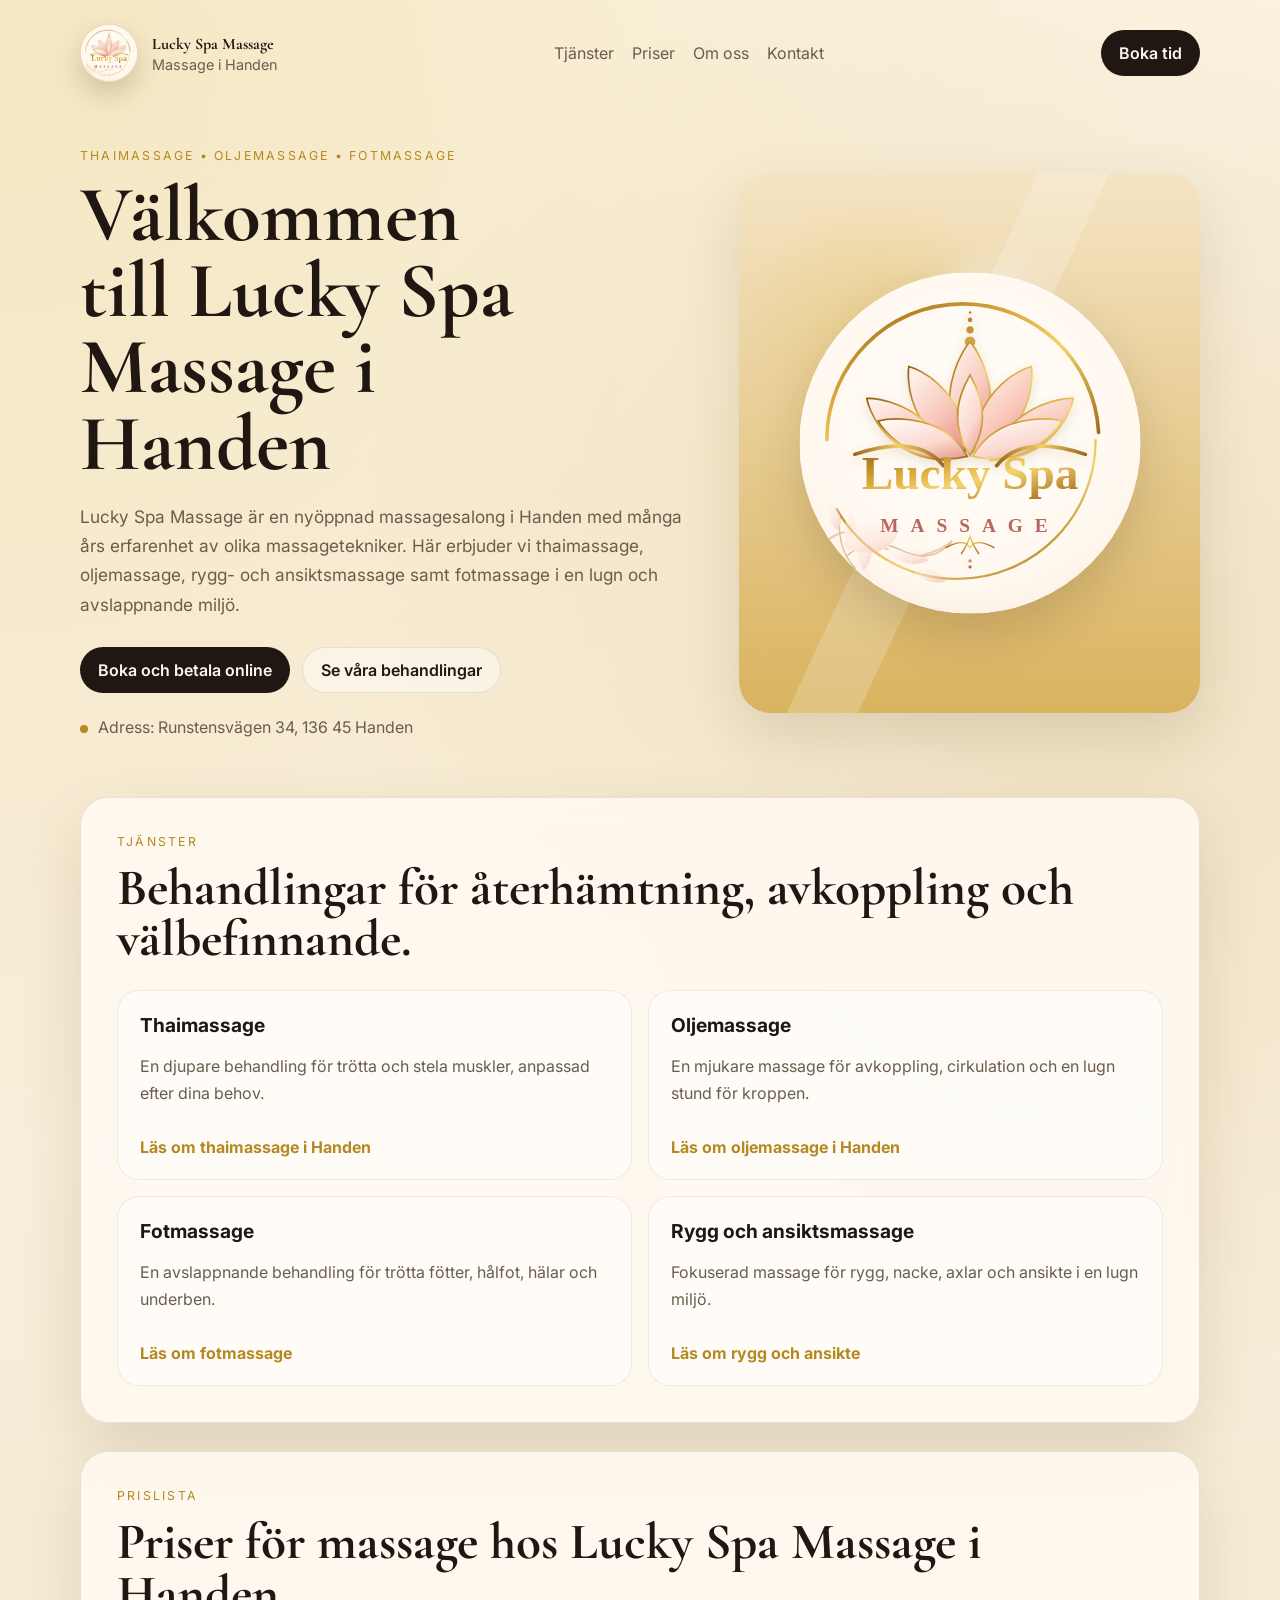
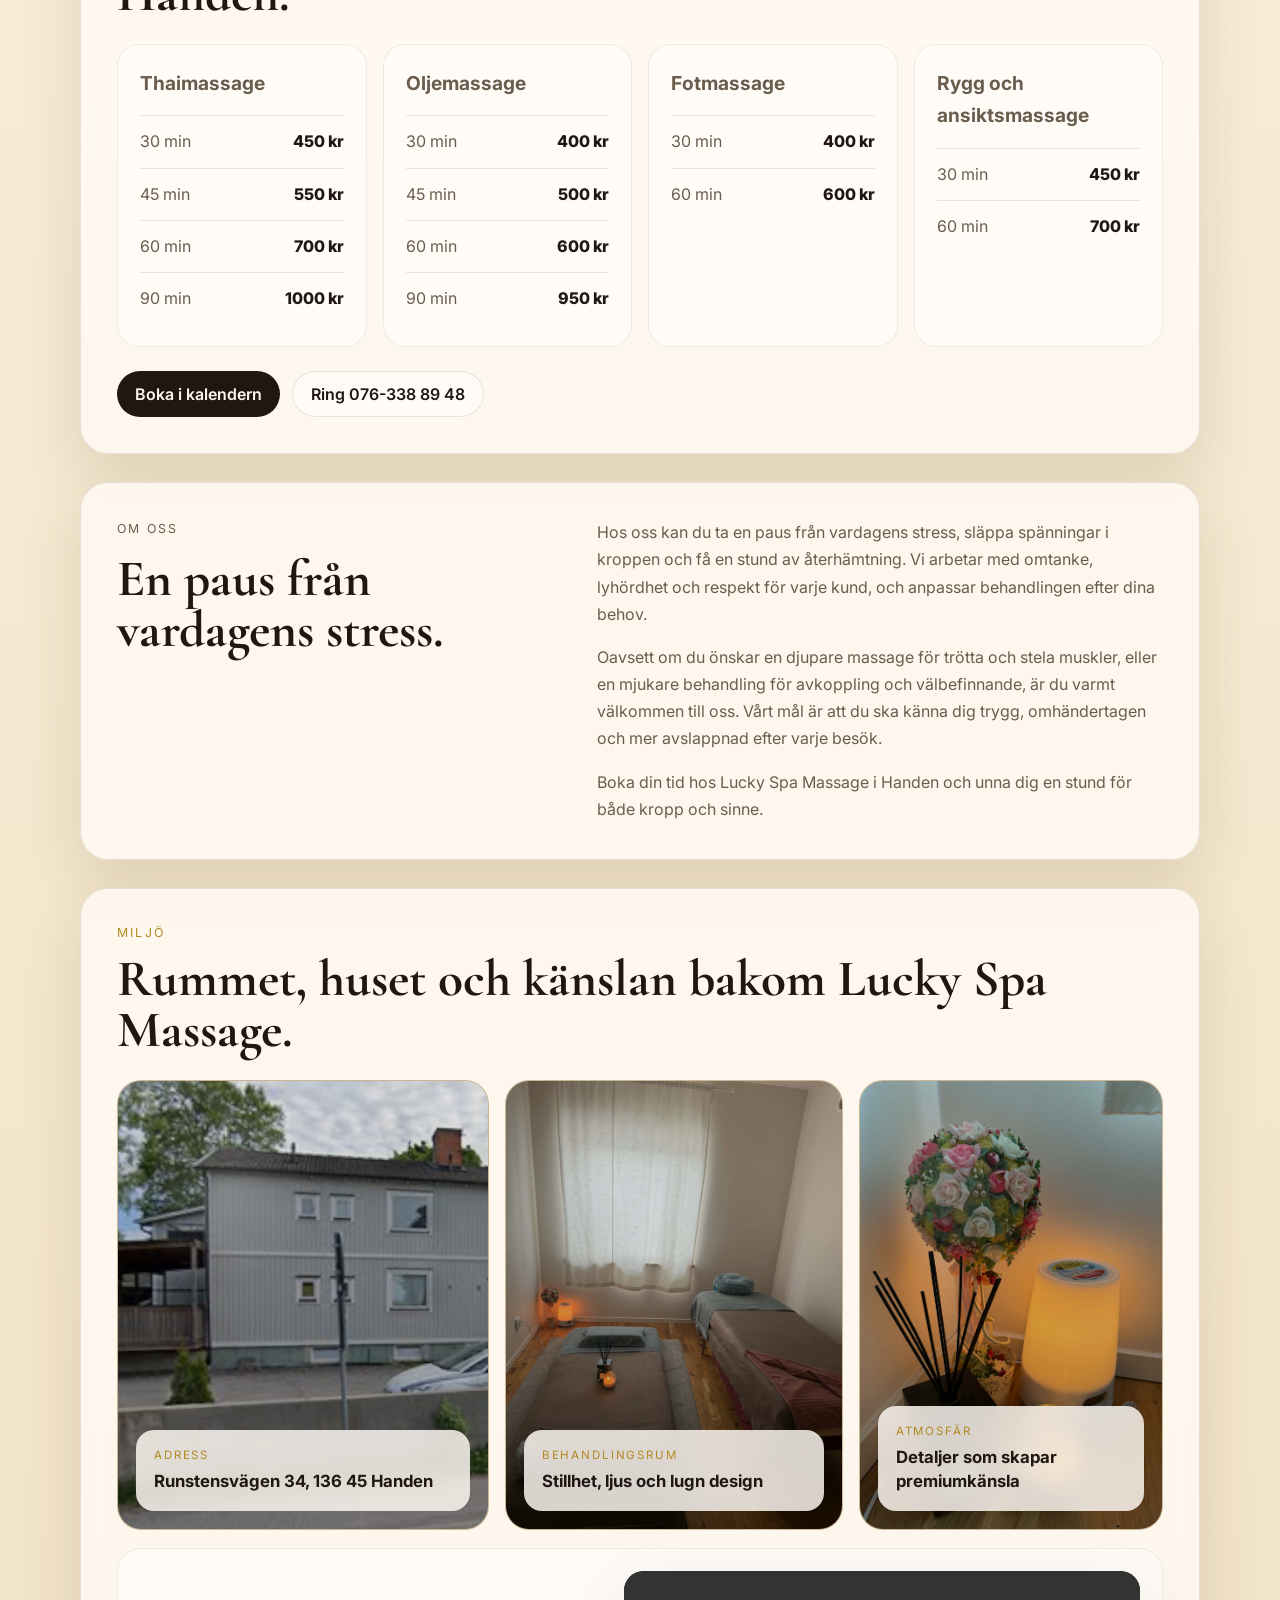
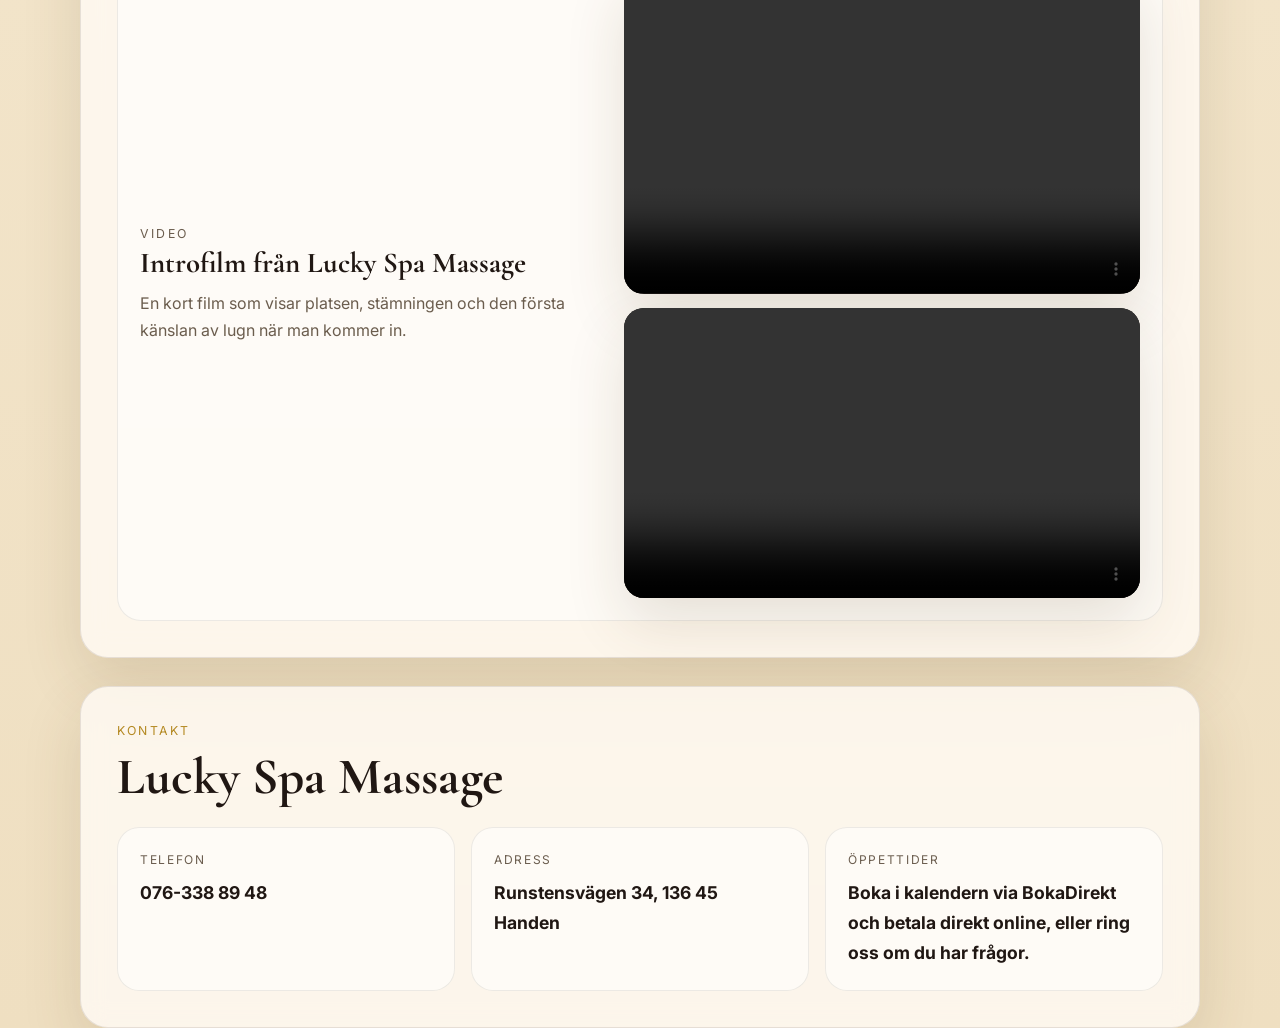
==== index.html @ 0c554334 "Improve local SEO content and structured data" ====
﻿<!doctype html>
<html lang="sv">
  <head>
    <meta charset="utf-8" />
    <meta name="viewport" content="width=device-width, initial-scale=1" />
    <title>Lucky Spa Massage i Handen | Thaimassage, oljemassage och fotmassage</title>
    <meta name="description" content="Boka massage i Handen hos Lucky Spa Massage. Thaimassage, oljemassage, fotmassage samt rygg och ansiktsmassage i lugn miljö nära Handen centrum." />
    <link rel="canonical" href="https://luckyspamassage.online/" />
    <link rel="preconnect" href="https://fonts.googleapis.com" />
    <link rel="preconnect" href="https://fonts.gstatic.com" crossorigin />
    <link href="https://fonts.googleapis.com/css2?family=Cormorant+Garamond:wght@500;600;700&family=Inter:wght@400;500;600;700&display=swap" rel="stylesheet" />
    <link rel="stylesheet" href="styles.css" />
    <script defer src="script.js"></script>
  </head>
  <body>
    <header class="site-header">
      <div class="brand">
        <a class="brand-mark" href="#top" aria-label="Lucky Spa Massage">
          <img src="assets/logo.svg" alt="Lucky Spa Massage logotyp - massage i Handen" />
        </a>
        <div>
          <strong>Lucky Spa Massage</strong>
          <p>Massage i Handen</p>
        </div>
      </div>
      <nav class="top-nav" aria-label="Huvudmeny">
        <a href="#tjanster">Tjänster</a>
        <a href="#prislista">Priser</a>
        <a href="#om-oss">Om oss</a>
        <a href="#kontakt">Kontakt</a>
      </nav>
      <a class="header-cta" href="https://www.bokadirekt.se/places/lucky-spa-massage-136158">Boka tid</a>
    </header>

    <main>
      <section class="hero" id="top">
        <div class="hero-copy">
          <p class="eyebrow">Thaimassage • Oljemassage • Fotmassage</p>
          <h1>Välkommen till Lucky Spa Massage i Handen</h1>
          <p class="lead">
            Lucky Spa Massage är en nyöppnad massagesalong i Handen med många års erfarenhet av olika massagetekniker. Här erbjuder vi thaimassage, oljemassage, rygg- och ansiktsmassage samt fotmassage i en lugn och avslappnande miljö.
          </p>
          <div class="hero-actions">
            <a class="primary-btn" href="https://www.bokadirekt.se/places/lucky-spa-massage-136158">Boka och betala online</a>
            <a class="secondary-btn" href="#tjanster">Se våra behandlingar</a>
          </div>
          <ul class="hero-points">
            <li>Adress: Runstensvägen 34, 136 45 Handen</li>
          </ul>
        </div>
        <div class="hero-visual" aria-hidden="true">
          <div class="hero-logo-wrap">
            <img class="hero-logo" src="assets/logo.svg" alt="Lucky Spa Massage logotyp med lotusblomma" />
          </div>
        </div>
      </section>

      <section class="band" id="tjanster">
        <div class="section-head">
          <p class="eyebrow">Tjänster</p>
          <h2>Behandlingar för återhämtning, avkoppling och välbefinnande.</h2>
        </div>
        <div class="service-grid">
          <article>
            <h3>Thaimassage</h3>
            <p>En djupare behandling för trötta och stela muskler, anpassad efter dina behov.</p>
            <a class="text-link" href="thaimassage.html">Läs om thaimassage i Handen</a>
          </article>
          <article>
            <h3>Oljemassage</h3>
            <p>En mjukare massage för avkoppling, cirkulation och en lugn stund för kroppen.</p>
            <a class="text-link" href="oljemassage.html">Läs om oljemassage i Handen</a>
          </article>
          <article>
            <h3>Fotmassage</h3>
            <p>En avslappnande behandling för trötta fötter, hålfot, hälar och underben.</p>
            <a class="text-link" href="fotmassage.html">Läs om fotmassage</a>
          </article>
          <article>
            <h3>Rygg och ansiktsmassage</h3>
            <p>Fokuserad massage för rygg, nacke, axlar och ansikte i en lugn miljö.</p>
            <a class="text-link" href="rygg-ansiktsmassage.html">Läs om rygg och ansikte</a>
          </article>
        </div>
      </section>

      <section class="band" id="prislista">
        <div class="section-head">
          <p class="eyebrow">Prislista</p>
          <h2>Priser för massage hos Lucky Spa Massage i Handen.</h2>
        </div>
        <div class="price-grid">
          <article class="price-table">
            <h3>Thaimassage</h3>
            <dl>
              <div><dt>30 min</dt><dd>450 kr</dd></div>
              <div><dt>45 min</dt><dd>550 kr</dd></div>
              <div><dt>60 min</dt><dd>700 kr</dd></div>
              <div><dt>90 min</dt><dd>1000 kr</dd></div>
            </dl>
          </article>
          <article class="price-table">
            <h3>Oljemassage</h3>
            <dl>
              <div><dt>30 min</dt><dd>400 kr</dd></div>
              <div><dt>45 min</dt><dd>500 kr</dd></div>
              <div><dt>60 min</dt><dd>600 kr</dd></div>
              <div><dt>90 min</dt><dd>950 kr</dd></div>
            </dl>
          </article>
          <article class="price-table">
            <h3>Fotmassage</h3>
            <dl>
              <div><dt>30 min</dt><dd>400 kr</dd></div>
              <div><dt>60 min</dt><dd>600 kr</dd></div>
            </dl>
          </article>
          <article class="price-table">
            <h3>Rygg och ansiktsmassage</h3>
            <dl>
              <div><dt>30 min</dt><dd>450 kr</dd></div>
              <div><dt>60 min</dt><dd>700 kr</dd></div>
            </dl>
          </article>
        </div>
        <div class="price-actions">
          <a class="primary-btn" href="https://www.bokadirekt.se/places/lucky-spa-massage-136158">Boka i kalendern</a>
          <a class="secondary-btn" href="tel:+46763388948">Ring 076-338 89 48</a>
        </div>
      </section>

      <section class="band split" id="om-oss">
        <div>
          <p class="eyebrow">Om oss</p>
          <h2>En paus från vardagens stress.</h2>
        </div>
        <div class="about-copy">
          <p>
            Hos oss kan du ta en paus från vardagens stress, släppa spänningar i kroppen och få en stund av återhämtning. Vi arbetar med omtanke, lyhördhet och respekt för varje kund, och anpassar behandlingen efter dina behov.
          </p>
          <p>
            Oavsett om du önskar en djupare massage för trötta och stela muskler, eller en mjukare behandling för avkoppling och välbefinnande, är du varmt välkommen till oss. Vårt mål är att du ska känna dig trygg, omhändertagen och mer avslappnad efter varje besök.
          </p>
          <p>
            Boka din tid hos Lucky Spa Massage i Handen och unna dig en stund för både kropp och sinne.
          </p>
        </div>
      </section>

      <section class="band media-band" id="miljo">
        <div class="section-head">
          <p class="eyebrow">Miljö</p>
          <h2>Rummet, huset och känslan bakom Lucky Spa Massage.</h2>
        </div>
        <div class="media-grid">
          <article class="photo-panel">
            <img src="assets/utsidan.png" alt="Utsidan av Lucky Spa Massage på Runstensvägen 34 i Handen" loading="lazy" decoding="async" />
            <div class="panel-copy">
              <span>Adress</span>
              <strong>Runstensvägen 34, 136 45 Handen</strong>
            </div>
          </article>
          <article class="photo-panel">
            <img src="assets/massagerummet.jpg" alt="Massagerummet på Lucky Spa Massage i Handen" loading="lazy" decoding="async" />
            <div class="panel-copy">
              <span>Behandlingsrum</span>
              <strong>Stillhet, ljus och lugn design</strong>
            </div>
          </article>
          <article class="photo-panel">
            <img src="assets/atmosfar.jpg" alt="Lugn spa-atmosfär hos Lucky Spa Massage i Handen" loading="lazy" decoding="async" />
            <div class="panel-copy">
              <span>Atmosfär</span>
              <strong>Detaljer som skapar premiumkänsla</strong>
            </div>
          </article>
        </div>
        <div class="video-showcase">
          <div class="video-copy">
            <p class="eyebrow">Video</p>
            <h3>Introfilm från Lucky Spa Massage</h3>
            <p>En kort film som visar platsen, stämningen och den första känslan av lugn när man kommer in.</p>
          </div>
          <div class="video-stack">
            <video class="spa-video" controls playsinline preload="metadata">
              <source src="assets/intro-video.mp4" type="video/mp4" />
            </video>
            <video class="spa-video secondary-video" controls playsinline preload="metadata">
              <source src="assets/film.mp4" type="video/mp4" />
            </video>
          </div>
        </div>
      </section>

      <section class="band contact-band" id="kontakt">
        <div class="section-head">
          <p class="eyebrow">Kontakt</p>
          <h2>Lucky Spa Massage</h2>
        </div>
        <div class="contact-grid">
          <div>
            <span>Telefon</span>
            <strong><a href="tel:+46763388948">076-338 89 48</a></strong>
          </div>
          <div>
            <span>Adress</span>
            <strong>Runstensvägen 34, 136 45 Handen</strong>
          </div>
          <div>
            <span>Öppettider</span>
            <strong>Boka i kalendern via BokaDirekt och betala direkt online, eller ring oss om du har frågor.</strong>
          </div>
        </div>
      </section>
    </main>
    <script type="application/ld+json">
      {
        "@context": "https://schema.org",
        "@type": "LocalBusiness",
        "name": "Lucky Spa Massage",
        "url": "https://luckyspamassage.online/",
        "image": "https://luckyspamassage.online/assets/logo.svg",
        "telephone": "+46763388948",
        "description": "Lucky Spa Massage erbjuder thaimassage, oljemassage, fotmassage samt rygg och ansiktsmassage i Handen.",
        "areaServed": ["Handen", "Haninge", "Brandbergen", "Vega"],
        "address": {
          "@type": "PostalAddress",
          "streetAddress": "Runstensvägen 34",
          "postalCode": "136 45",
          "addressLocality": "Handen",
          "addressCountry": "SE"
        },
        "openingHours": "Mo-Su by appointment",
        "priceRange": "400-1000 SEK",
        "potentialAction": {
          "@type": "ReserveAction",
          "target": "https://www.bokadirekt.se/places/lucky-spa-massage-136158",
          "name": "Boka massage hos Lucky Spa Massage"
        },
        "makesOffer": [
          { "@type": "Offer", "name": "Thaimassage i Handen" },
          { "@type": "Offer", "name": "Oljemassage i Handen" },
          { "@type": "Offer", "name": "Fotmassage i Handen" },
          { "@type": "Offer", "name": "Rygg och ansiktsmassage i Handen" }
        ]
      }
    </script>
  </body>
</html>
---- styles.css ----
﻿:root {
  color-scheme: light;
  --bg: #f3e4c9;
  --panel: rgba(255, 251, 244, 0.82);
  --panel-strong: #fffaf0;
  --text: #201713;
  --muted: #6b5d4e;
  --accent: #b48922;
  --accent-2: #e0c15d;
  --line: rgba(32, 23, 19, 0.1);
  --shadow: 0 24px 60px rgba(88, 63, 24, 0.14);
}

* {
  box-sizing: border-box;
}

html {
  scroll-behavior: smooth;
}

body {
  margin: 0;
  font-family: 'Inter', sans-serif;
  color: var(--text);
  overflow-x: hidden;
  background:
    radial-gradient(circle at top left, rgba(224, 193, 93, 0.24), transparent 26%),
    radial-gradient(circle at 85% 15%, rgba(180, 137, 34, 0.14), transparent 20%),
    linear-gradient(180deg, #fbf3e2 0%, #efdfc1 100%);
}

a {
  color: inherit;
  text-decoration: none;
}

.site-header,
.hero,
.band {
  width: min(1120px, calc(100% - 32px));
  margin: 0 auto;
}

.site-header {
  display: flex;
  align-items: center;
  justify-content: space-between;
  gap: 20px;
  padding: 24px 0 10px;
}

.brand {
  display: flex;
  align-items: center;
  gap: 14px;
}

.brand-mark {
  width: 58px;
  height: 58px;
  border-radius: 50%;
  display: inline-flex;
  align-items: center;
  justify-content: center;
  overflow: hidden;
  border: 1px solid rgba(191, 142, 41, 0.28);
  background: #fffaf5;
  box-shadow: 0 12px 26px rgba(88, 63, 24, 0.22);
}

.brand-mark img,
.hero-logo {
  width: 100%;
  height: 100%;
  display: block;
  object-fit: contain;
}

.brand strong,
.section-head h2,
.hero h1,
.split h2 {
  font-family: 'Cormorant Garamond', serif;
  letter-spacing: 0;
}

.brand p {
  margin: 2px 0 0;
  color: var(--muted);
  font-size: 0.9rem;
}

.top-nav {
  display: flex;
  gap: 18px;
  color: var(--muted);
}

.top-nav a:hover,
.top-nav a:focus-visible {
  color: var(--text);
}

.header-cta,
.primary-btn,
.secondary-btn {
  display: inline-flex;
  align-items: center;
  justify-content: center;
  min-height: 46px;
  padding: 0 18px;
  border-radius: 999px;
  font-weight: 600;
}

.header-cta,
.primary-btn {
  background: var(--text);
  color: #fff7ef;
}

.secondary-btn {
  border: 1px solid var(--line);
  background: rgba(255,255,255,0.45);
}

.text-link {
  display: inline-flex;
  margin-top: 14px;
  font-weight: 700;
  color: var(--accent);
}

.text-link + .text-link {
  margin-left: 14px;
}

.hero {
  display: grid;
  grid-template-columns: 1.15fr 0.85fr;
  gap: 36px;
  align-items: center;
  padding: 56px 0 32px;
}

.eyebrow {
  margin: 0 0 14px;
  text-transform: uppercase;
  letter-spacing: 0.18em;
  font-size: 0.77rem;
  color: var(--accent);
}

.hero h1 {
  margin: 0;
  font-size: clamp(3rem, 6.2vw, 5.8rem);
  line-height: 0.96;
  max-width: 12ch;
}

.lead {
  max-width: 58ch;
  margin: 20px 0 0;
  font-size: 1.08rem;
  line-height: 1.7;
  color: var(--muted);
}

.hero-actions {
  display: flex;
  flex-wrap: wrap;
  gap: 12px;
  margin-top: 28px;
}

.hero-points {
  display: flex;
  flex-wrap: wrap;
  gap: 14px 24px;
  margin: 24px 0 0;
  padding: 0;
  list-style: none;
  color: var(--muted);
}

.hero-points li::before {
  content: '';
  display: inline-block;
  width: 8px;
  height: 8px;
  margin-right: 10px;
  border-radius: 50%;
  background: var(--accent);
  vertical-align: middle;
}

.hero-visual {
  min-height: 540px;
  border-radius: 32px;
  background:
    radial-gradient(circle at 52% 34%, rgba(255,255,255,0.82), transparent 22%),
    radial-gradient(circle at 30% 30%, rgba(224, 193, 93, 0.32), transparent 28%),
    linear-gradient(180deg, #f5e4c4 0%, #d9b35f 100%);
  box-shadow: var(--shadow);
  overflow: hidden;
  position: relative;
}

.hero-visual::before {
  content: '';
  position: absolute;
  inset: 0;
  background:
    radial-gradient(circle at 55% 30%, rgba(255,255,255,0.72), transparent 20%),
    linear-gradient(115deg, transparent 0 42%, rgba(255,255,255,0.2) 42% 52%, transparent 52% 100%);
  pointer-events: none;
}

.hero-logo-wrap {
  position: absolute;
  inset: 50% 50%;
  width: min(74%, 440px);
  aspect-ratio: 1 / 1;
  transform: translate(-50%, -50%);
}

.hero-logo {
  border-radius: 50%;
  box-shadow: 0 22px 46px rgba(74, 52, 20, 0.18);
  background: #fffaf5;
}

.visual-card {
  position: absolute;
  inset: auto 24px 24px 24px;
  padding: 24px;
  border-radius: 24px;
  background: rgba(255, 250, 244, 0.72);
  backdrop-filter: blur(10px);
  border: 1px solid rgba(255,255,255,0.4);
}

.visual-label {
  display: inline-flex;
  margin-bottom: 18px;
  padding: 7px 12px;
  border-radius: 999px;
  background: rgba(31, 26, 23, 0.08);
  font-size: 0.8rem;
  font-weight: 600;
}

.visual-glow {
  height: 220px;
  border-radius: 20px;
  background:
    radial-gradient(circle at 35% 30%, rgba(255,255,255,0.95), rgba(255,255,255,0.15) 18%, transparent 34%),
    radial-gradient(circle at 65% 60%, rgba(141,100,72,0.38), transparent 30%),
    linear-gradient(135deg, #f2dfcf, #b98063);
}

.visual-stat {
  display: flex;
  align-items: end;
  justify-content: space-between;
  gap: 18px;
  margin-top: 18px;
}

.visual-stat strong {
  font-family: 'Cormorant Garamond', serif;
  font-size: 3rem;
  line-height: 0.9;
}

.visual-stat span {
  max-width: 20ch;
  color: var(--muted);
}

.band {
  margin-top: 28px;
  padding: 36px;
  border: 1px solid var(--line);
  border-radius: 28px;
  background: var(--panel);
  box-shadow: var(--shadow);
  backdrop-filter: blur(12px);
}

.section-head h2,
.split h2 {
  margin: 0;
  font-size: clamp(2rem, 4vw, 3.6rem);
  line-height: 1;
}

.service-grid,
.contact-grid,
.price-grid,
.treatment-grid {
  display: grid;
  gap: 16px;
  margin-top: 24px;
}

.service-grid {
  grid-template-columns: repeat(2, minmax(0, 1fr));
}

.service-grid article,
.contact-grid div,
.price-table,
.treatment-card {
  padding: 22px;
  border-radius: 22px;
  background: rgba(255,255,255,0.55);
  border: 1px solid rgba(31, 26, 23, 0.08);
}

.service-grid h3,
.price-table h3,
.treatment-card h3 {
  margin: 0 0 10px;
  font-size: 1.2rem;
}

.service-grid p,
.split p,
.about-copy p,
.price-table,
.treatment-card p,
.treatment-copy p,
.treatment-list,
.contact-grid span,
.contact-grid strong {
  color: var(--muted);
  line-height: 1.7;
}

.price-grid {
  grid-template-columns: repeat(4, minmax(0, 1fr));
}

.price-grid > * {
  min-width: 0;
}

.price-table dl {
  margin: 16px 0 0;
}

.price-table div {
  display: grid;
  grid-template-columns: minmax(0, 1fr) max-content;
  align-items: center;
  gap: 16px;
  padding: 12px 0;
  border-top: 1px solid var(--line);
}

.price-table dt,
.price-table dd {
  margin: 0;
}

.price-table dd {
  color: var(--text);
  font-weight: 800;
  justify-self: end;
  white-space: nowrap;
}

.price-table h3,
.price-table dt {
  overflow-wrap: anywhere;
}

.price-actions {
  display: flex;
  flex-wrap: wrap;
  gap: 12px;
  margin-top: 24px;
}

.price-card-inline {
  display: flex;
  align-items: center;
  justify-content: flex-start;
  gap: 16px;
}

.price-card-inline h3 {
  margin: 0;
}

.price-card-inline strong {
  color: var(--text);
  white-space: nowrap;
}

.about-copy p {
  margin: 0 0 16px;
}

.about-copy p:last-child {
  margin-bottom: 0;
}

.split {
  display: grid;
  grid-template-columns: 0.8fr 1fr;
  gap: 28px;
  align-items: start;
}

.contact-grid {
  grid-template-columns: repeat(3, minmax(0, 1fr));
}

.contact-grid span {
  display: block;
  margin-bottom: 8px;
  text-transform: uppercase;
  letter-spacing: 0.14em;
  font-size: 0.75rem;
}

.contact-grid strong {
  display: block;
  color: var(--text);
  font-size: 1.1rem;
}

.contact-grid a:hover,
.contact-grid a:focus-visible {
  color: var(--accent);
}

.media-grid {
  display: grid;
  grid-template-columns: 1.1fr 1fr 0.9fr;
  gap: 16px;
  margin-top: 24px;
}

.photo-panel {
  min-height: 260px;
  border-radius: 24px;
  position: relative;
  overflow: hidden;
  border: 1px solid rgba(31, 26, 23, 0.08);
  box-shadow: inset 0 0 0 1px rgba(255,255,255,0.18);
  background: #d8c3a0;
}

.photo-panel img {
  width: 100%;
  height: 100%;
  object-fit: cover;
  display: block;
}

.photo-panel::before {
  content: '';
  position: absolute;
  inset: 0;
  background:
    linear-gradient(180deg, rgba(0, 0, 0, 0.08), rgba(0, 0, 0, 0.28)),
    radial-gradient(circle at 30% 24%, rgba(255,255,255,0.2), transparent 22%);
}

.panel-copy {
  position: absolute;
  inset: auto 18px 18px 18px;
  padding: 18px;
  border-radius: 18px;
  background: rgba(255, 250, 244, 0.84);
  backdrop-filter: blur(10px);
  z-index: 1;
}

.panel-copy span {
  display: block;
  margin-bottom: 8px;
  text-transform: uppercase;
  letter-spacing: 0.16em;
  font-size: 0.72rem;
  color: var(--accent);
}

.panel-copy strong {
  display: block;
  font-size: 1.05rem;
  line-height: 1.4;
}

.video-showcase {
  display: grid;
  grid-template-columns: 0.95fr 1.05fr;
  gap: 18px;
  align-items: center;
  margin-top: 18px;
  padding: 22px;
  border-radius: 24px;
  background: rgba(255,255,255,0.55);
  border: 1px solid rgba(31, 26, 23, 0.08);
}

.video-stack {
  display: grid;
  gap: 14px;
}

.video-copy h3 {
  margin: 0 0 10px;
  font-size: 1.8rem;
  font-family: 'Cormorant Garamond', serif;
}

.video-copy p {
  margin: 0;
  color: var(--muted);
  line-height: 1.7;
}

.spa-video {
  width: 100%;
  aspect-ratio: 16 / 10;
  border-radius: 20px;
  object-fit: cover;
  background: #171311;
  box-shadow: var(--shadow);
}

.secondary-video {
  aspect-ratio: 16 / 9;
}

.treatment-hero {
  align-items: center;
}

.treatment-hero h1 {
  max-width: 11ch;
}

.treatment-visual {
  min-height: 520px;
  border-radius: 32px;
  position: relative;
  overflow: hidden;
  background: #d8c3a0;
  box-shadow: var(--shadow);
}

.treatment-visual img {
  width: 100%;
  height: 100%;
  display: block;
  min-height: 520px;
  object-fit: cover;
}

.treatment-badge {
  position: absolute;
  z-index: 2;
  left: 28px;
  right: 28px;
  bottom: 28px;
  padding: 22px;
  border-radius: 22px;
  background: rgba(255, 250, 244, 0.84);
  border: 1px solid rgba(255,255,255,0.5);
  backdrop-filter: blur(10px);
}

.treatment-badge span {
  display: block;
  margin-bottom: 8px;
  text-transform: uppercase;
  letter-spacing: 0.16em;
  font-size: 0.72rem;
  color: var(--accent);
}

.treatment-badge strong {
  display: block;
  font-size: 1.35rem;
  line-height: 1.25;
  overflow-wrap: anywhere;
}

.treatment-copy {
  max-width: 72ch;
}

.treatment-copy h2,
.treatment-copy h3 {
  margin: 26px 0 10px;
  font-family: 'Cormorant Garamond', serif;
  line-height: 1;
  overflow-wrap: anywhere;
}

.treatment-copy h2 {
  font-size: clamp(2rem, 4vw, 3.2rem);
}

.treatment-copy h3 {
  font-size: 2rem;
}

.treatment-list {
  margin: 16px 0 0;
  padding-left: 20px;
}

.treatment-copy p,
.treatment-list li {
  overflow-wrap: anywhere;
}

.treatment-grid {
  grid-template-columns: repeat(2, minmax(0, 1fr));
}

.breadcrumb {
  width: min(1120px, calc(100% - 32px));
  margin: 28px auto 0;
  color: var(--muted);
  font-size: 0.92rem;
}

.breadcrumb a {
  color: var(--accent);
  font-weight: 700;
}

@media (max-width: 960px) {
  .site-header {
    flex-wrap: wrap;
  }

  .hero,
  .split,
  .service-grid,
  .contact-grid,
  .media-grid,
  .video-showcase,
  .price-grid,
  .treatment-grid {
    grid-template-columns: 1fr;
  }

  .hero {
    padding-top: 28px;
  }

  .hero-visual {
    min-height: 420px;
  }

  .treatment-visual {
    min-height: 400px;
  }

  .treatment-visual img {
    min-height: 400px;
  }
}

@media (max-width: 640px) {
  .site-header,
  .hero,
  .band {
    width: calc(100% - 32px);
    max-width: calc(100% - 32px);
  }

  .site-header {
    gap: 14px;
    justify-content: space-between;
  }

  .brand {
    min-width: 0;
  }

  .brand-mark {
    width: 54px;
    height: 54px;
    flex: 0 0 auto;
  }

  .brand strong,
  .brand p {
    white-space: nowrap;
  }

  .header-cta {
    order: 3;
    width: 100%;
    flex: 0 0 100%;
    margin-left: 0;
    min-height: 44px;
    padding: 0 16px;
  }

  .top-nav {
    order: 2;
    flex: 0 0 100%;
    display: grid;
    grid-template-columns: repeat(2, minmax(0, 1fr));
    width: 100%;
    gap: 8px 0;
    text-align: center;
    font-size: 0.98rem;
  }

  .eyebrow {
    letter-spacing: 0.12em;
    overflow-wrap: anywhere;
  }

  .band {
    padding: 24px;
    border-radius: 22px;
  }

  .section-head h2,
  .split h2 {
    font-size: clamp(1.9rem, 10vw, 2.5rem);
    overflow-wrap: anywhere;
  }

  .hero h1 {
    font-size: clamp(2.3rem, 13vw, 3.35rem);
    max-width: 12ch;
  }

  .lead {
    font-size: 1rem;
    max-width: 34ch;
  }

  .hero-actions {
    display: grid;
    grid-template-columns: 1fr;
  }

  .hero-actions a {
    width: 100%;
  }

  .hero-visual {
    min-height: 340px;
    border-radius: 24px;
  }

  .treatment-visual {
    min-height: 320px;
    border-radius: 24px;
  }

  .treatment-visual img {
    min-height: 320px;
  }

  .treatment-badge {
    left: 16px;
    right: 16px;
    bottom: 16px;
    padding: 18px;
  }

  .treatment-badge strong {
    font-size: 1.12rem;
  }

  .treatment-copy p,
  .treatment-list {
    max-width: 30ch;
  }

  .hero-logo-wrap {
    width: min(82%, 340px);
  }

  .visual-stat {
    flex-direction: column;
    align-items: start;
  }

  .photo-panel {
    min-height: 220px;
  }
}
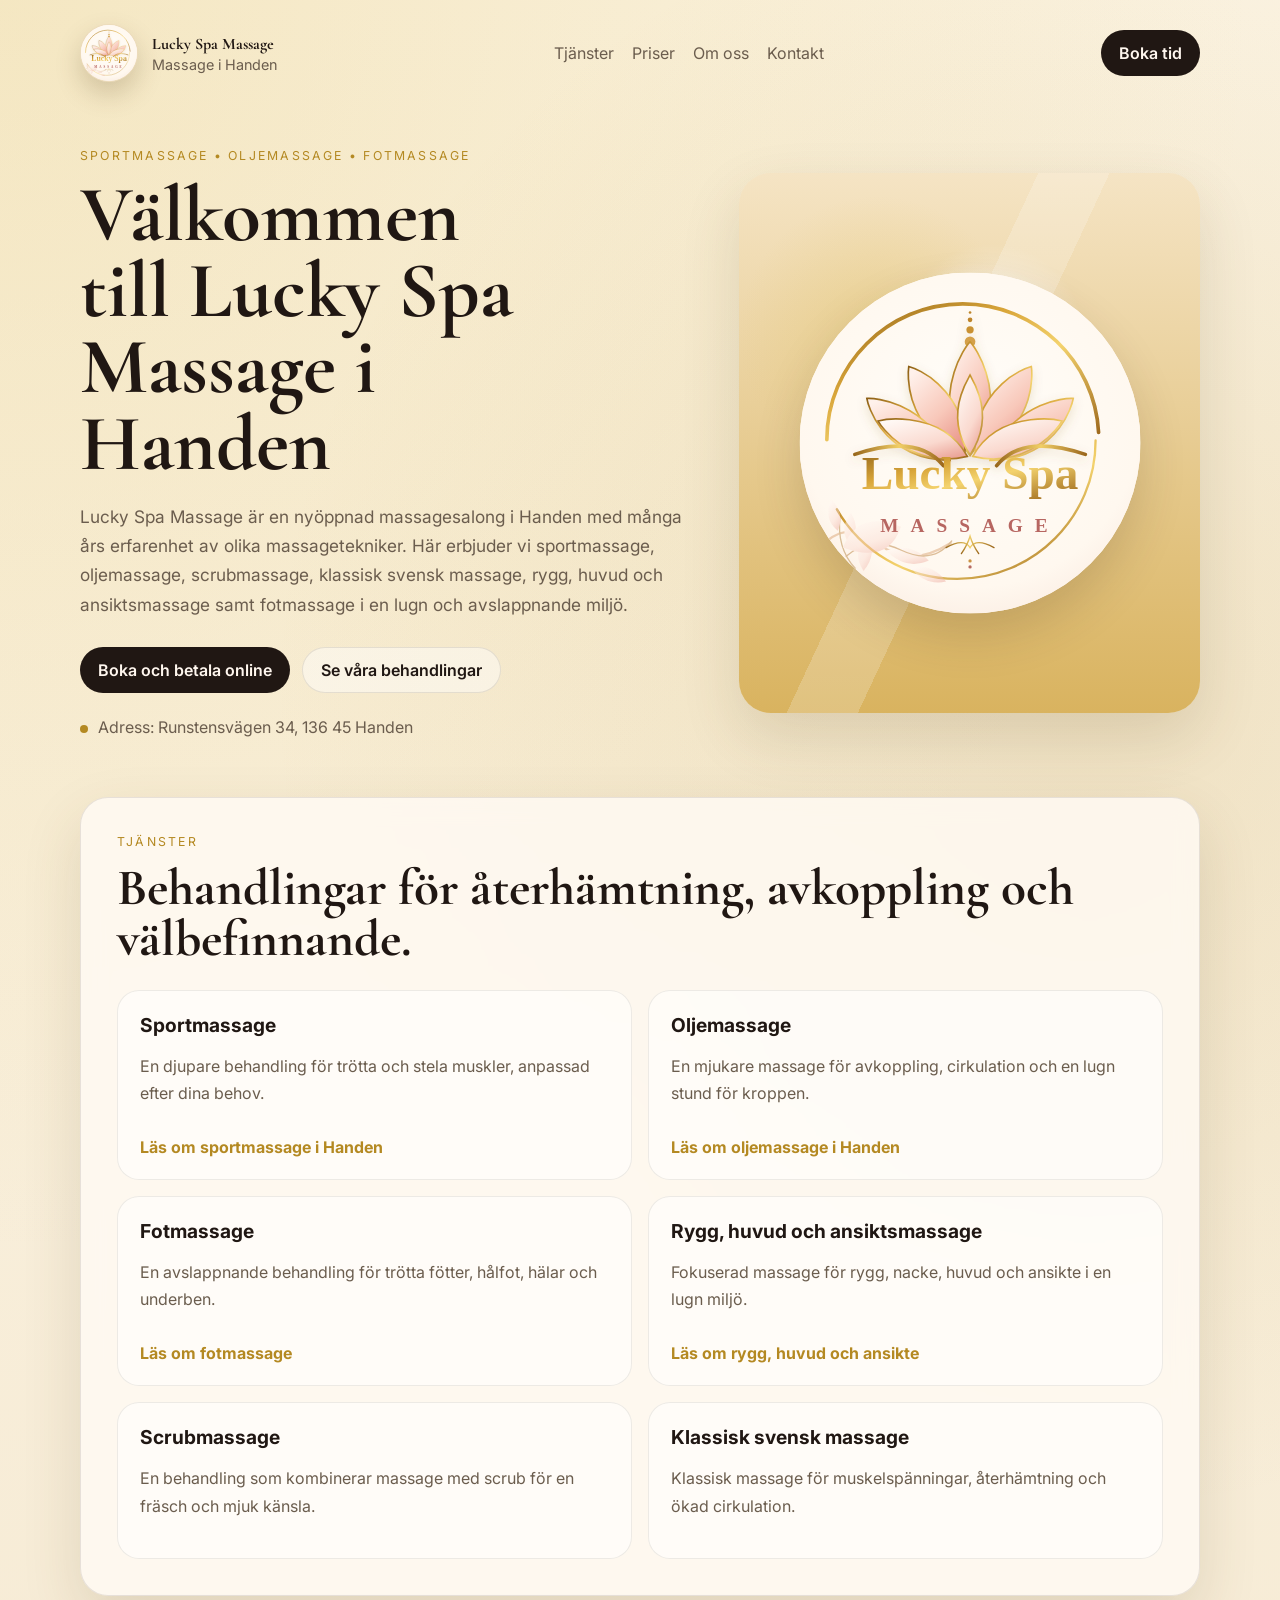
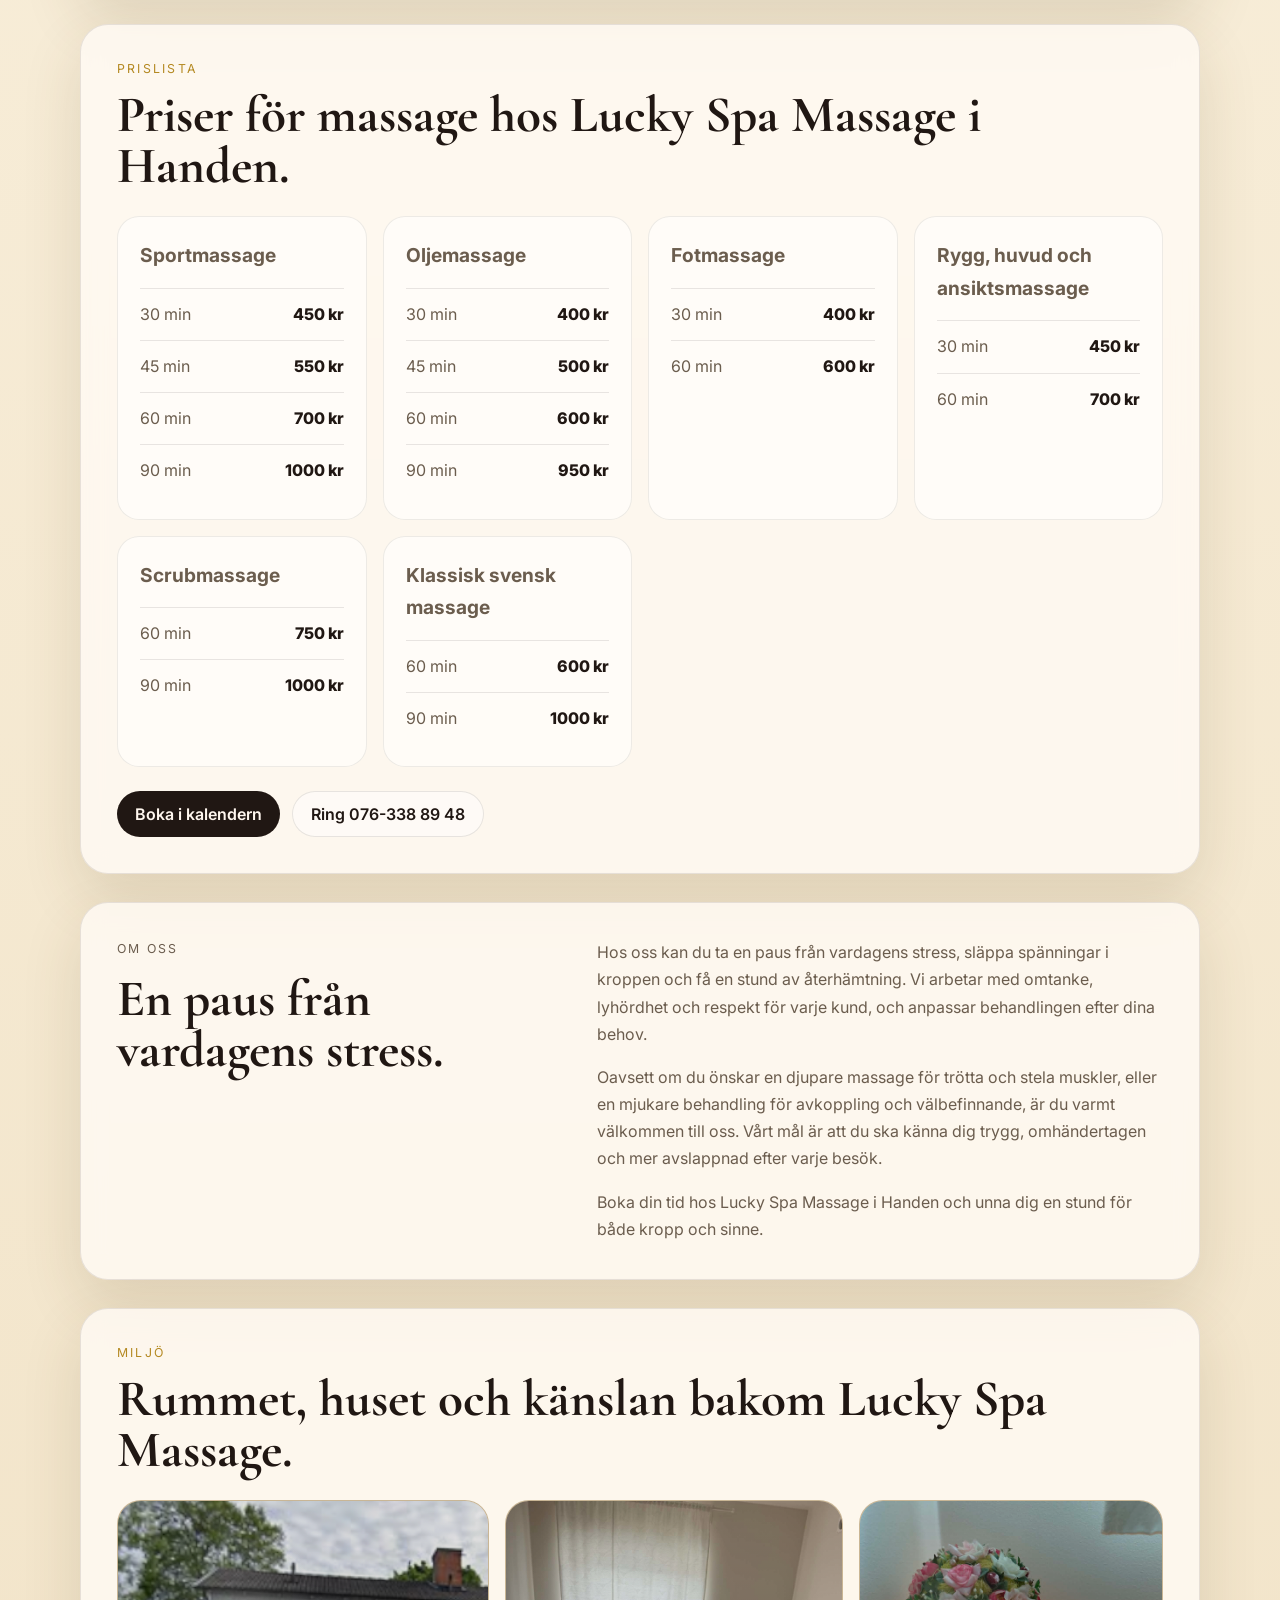
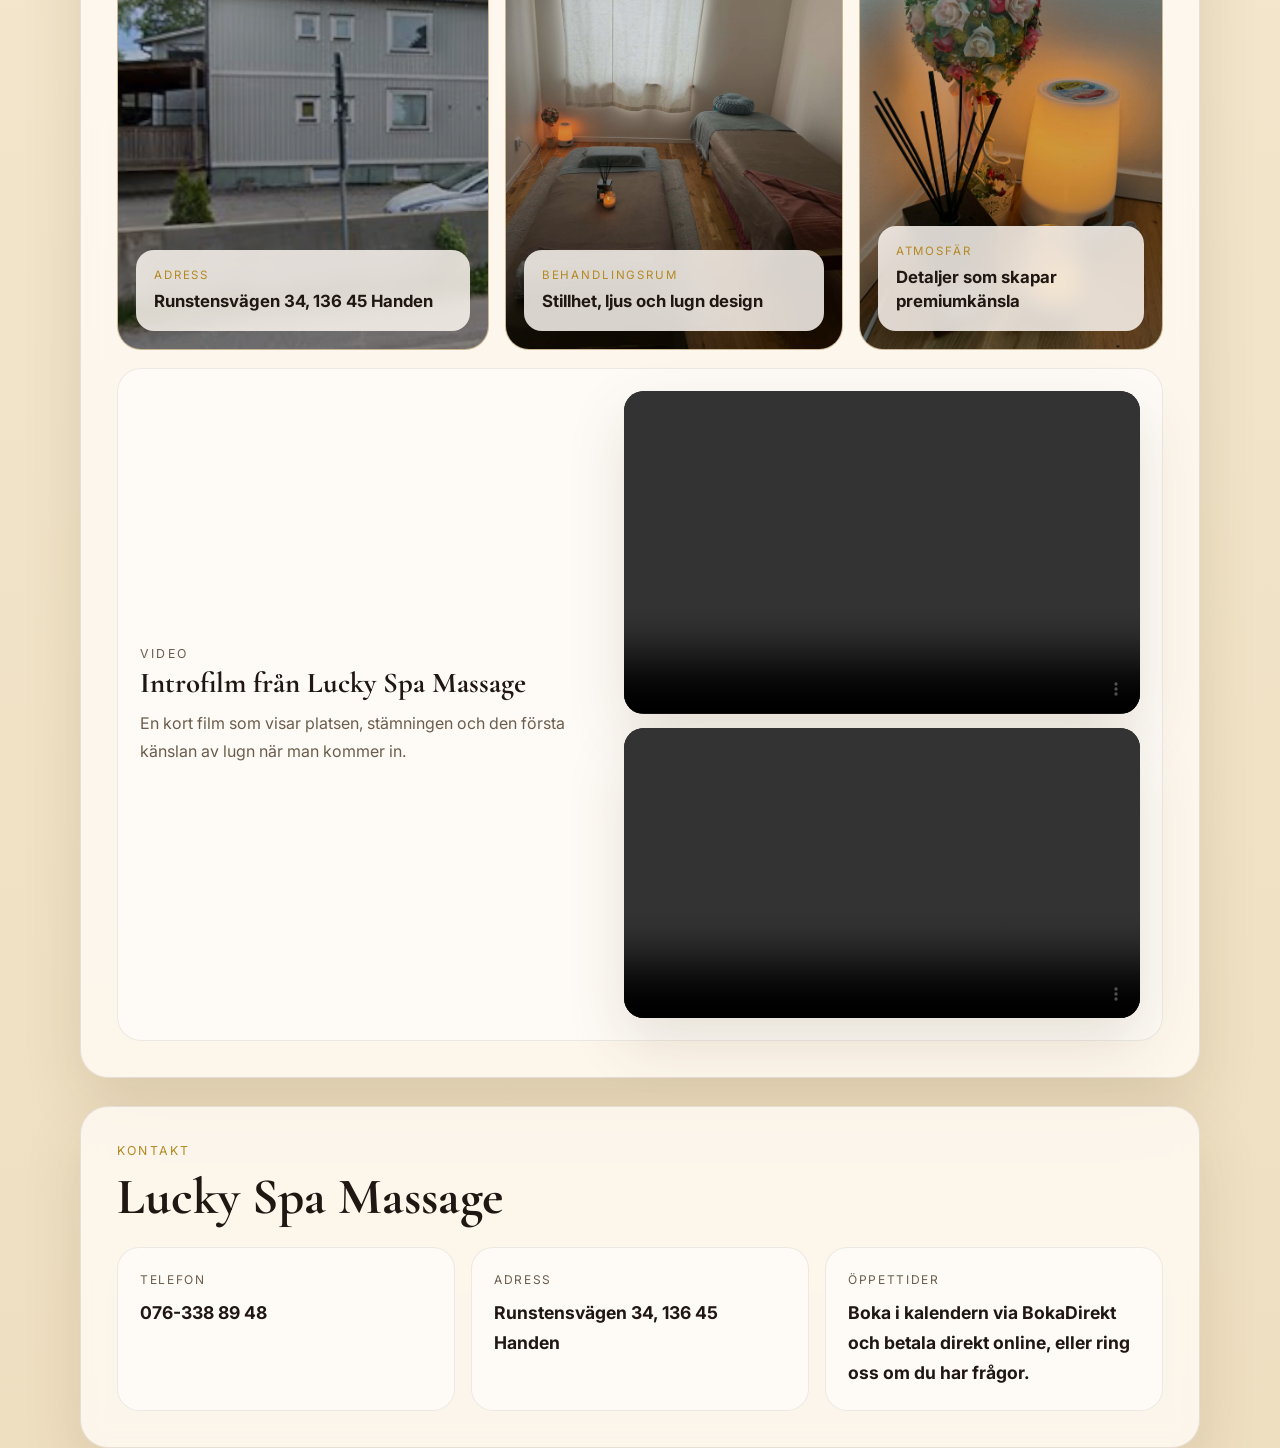
==== commit 6ad00aea: "Update massage price list" ====
--- a/index.html
+++ b/index.html
@@ -3,8 +3,8 @@
   <head>
     <meta charset="utf-8" />
     <meta name="viewport" content="width=device-width, initial-scale=1" />
-    <title>Lucky Spa Massage i Handen | Thaimassage, oljemassage och fotmassage</title>
-    <meta name="description" content="Boka massage i Handen hos Lucky Spa Massage. Thaimassage, oljemassage, fotmassage samt rygg och ansiktsmassage i lugn miljö nära Handen centrum." />
+    <title>Lucky Spa Massage i Handen | Sportmassage, oljemassage och fotmassage</title>
+    <meta name="description" content="Boka massage i Handen hos Lucky Spa Massage. Sportmassage, oljemassage, fotmassage, scrubmassage samt rygg, huvud och ansiktsmassage i lugn miljö nära Handen centrum." />
     <link rel="canonical" href="https://luckyspamassage.online/" />
     <link rel="preconnect" href="https://fonts.googleapis.com" />
     <link rel="preconnect" href="https://fonts.gstatic.com" crossorigin />
@@ -35,10 +35,10 @@
     <main>
       <section class="hero" id="top">
         <div class="hero-copy">
-          <p class="eyebrow">Thaimassage • Oljemassage • Fotmassage</p>
+          <p class="eyebrow">Sportmassage • Oljemassage • Fotmassage</p>
           <h1>Välkommen till Lucky Spa Massage i Handen</h1>
           <p class="lead">
-            Lucky Spa Massage är en nyöppnad massagesalong i Handen med många års erfarenhet av olika massagetekniker. Här erbjuder vi thaimassage, oljemassage, rygg- och ansiktsmassage samt fotmassage i en lugn och avslappnande miljö.
+            Lucky Spa Massage är en nyöppnad massagesalong i Handen med många års erfarenhet av olika massagetekniker. Här erbjuder vi sportmassage, oljemassage, scrubmassage, klassisk svensk massage, rygg, huvud och ansiktsmassage samt fotmassage i en lugn och avslappnande miljö.
           </p>
           <div class="hero-actions">
             <a class="primary-btn" href="https://www.bokadirekt.se/places/lucky-spa-massage-136158">Boka och betala online</a>
@@ -62,9 +62,9 @@
         </div>
         <div class="service-grid">
           <article>
-            <h3>Thaimassage</h3>
+            <h3>Sportmassage</h3>
             <p>En djupare behandling för trötta och stela muskler, anpassad efter dina behov.</p>
-            <a class="text-link" href="thaimassage.html">Läs om thaimassage i Handen</a>
+            <a class="text-link" href="sportmassage.html">Läs om sportmassage i Handen</a>
           </article>
           <article>
             <h3>Oljemassage</h3>
@@ -77,9 +77,17 @@
             <a class="text-link" href="fotmassage.html">Läs om fotmassage</a>
           </article>
           <article>
-            <h3>Rygg och ansiktsmassage</h3>
-            <p>Fokuserad massage för rygg, nacke, axlar och ansikte i en lugn miljö.</p>
-            <a class="text-link" href="rygg-ansiktsmassage.html">Läs om rygg och ansikte</a>
+            <h3>Rygg, huvud och ansiktsmassage</h3>
+            <p>Fokuserad massage för rygg, nacke, huvud och ansikte i en lugn miljö.</p>
+            <a class="text-link" href="rygg-ansiktsmassage.html">Läs om rygg, huvud och ansikte</a>
+          </article>
+          <article>
+            <h3>Scrubmassage</h3>
+            <p>En behandling som kombinerar massage med scrub för en fräsch och mjuk känsla.</p>
+          </article>
+          <article>
+            <h3>Klassisk svensk massage</h3>
+            <p>Klassisk massage för muskelspänningar, återhämtning och ökad cirkulation.</p>
           </article>
         </div>
       </section>
@@ -91,7 +99,7 @@
         </div>
         <div class="price-grid">
           <article class="price-table">
-            <h3>Thaimassage</h3>
+            <h3>Sportmassage</h3>
             <dl>
               <div><dt>30 min</dt><dd>450 kr</dd></div>
               <div><dt>45 min</dt><dd>550 kr</dd></div>
@@ -116,10 +124,24 @@
             </dl>
           </article>
           <article class="price-table">
-            <h3>Rygg och ansiktsmassage</h3>
+            <h3>Rygg, huvud och ansiktsmassage</h3>
             <dl>
               <div><dt>30 min</dt><dd>450 kr</dd></div>
               <div><dt>60 min</dt><dd>700 kr</dd></div>
+            </dl>
+          </article>
+          <article class="price-table">
+            <h3>Scrubmassage</h3>
+            <dl>
+              <div><dt>60 min</dt><dd>750 kr</dd></div>
+              <div><dt>90 min</dt><dd>1000 kr</dd></div>
+            </dl>
+          </article>
+          <article class="price-table">
+            <h3>Klassisk svensk massage</h3>
+            <dl>
+              <div><dt>60 min</dt><dd>600 kr</dd></div>
+              <div><dt>90 min</dt><dd>1000 kr</dd></div>
             </dl>
           </article>
         </div>
@@ -221,7 +243,7 @@
         "url": "https://luckyspamassage.online/",
         "image": "https://luckyspamassage.online/assets/logo.svg",
         "telephone": "+46763388948",
-        "description": "Lucky Spa Massage erbjuder thaimassage, oljemassage, fotmassage samt rygg och ansiktsmassage i Handen.",
+        "description": "Lucky Spa Massage erbjuder sportmassage, oljemassage, fotmassage, scrubmassage, klassisk svensk massage samt rygg, huvud och ansiktsmassage i Handen.",
         "areaServed": ["Handen", "Haninge", "Brandbergen", "Vega"],
         "address": {
           "@type": "PostalAddress",
@@ -238,10 +260,12 @@
           "name": "Boka massage hos Lucky Spa Massage"
         },
         "makesOffer": [
-          { "@type": "Offer", "name": "Thaimassage i Handen" },
+          { "@type": "Offer", "name": "Sportmassage i Handen" },
           { "@type": "Offer", "name": "Oljemassage i Handen" },
           { "@type": "Offer", "name": "Fotmassage i Handen" },
-          { "@type": "Offer", "name": "Rygg och ansiktsmassage i Handen" }
+          { "@type": "Offer", "name": "Rygg, huvud och ansiktsmassage i Handen" },
+          { "@type": "Offer", "name": "Scrubmassage i Handen" },
+          { "@type": "Offer", "name": "Klassisk svensk massage i Handen" }
         ]
       }
     </script>
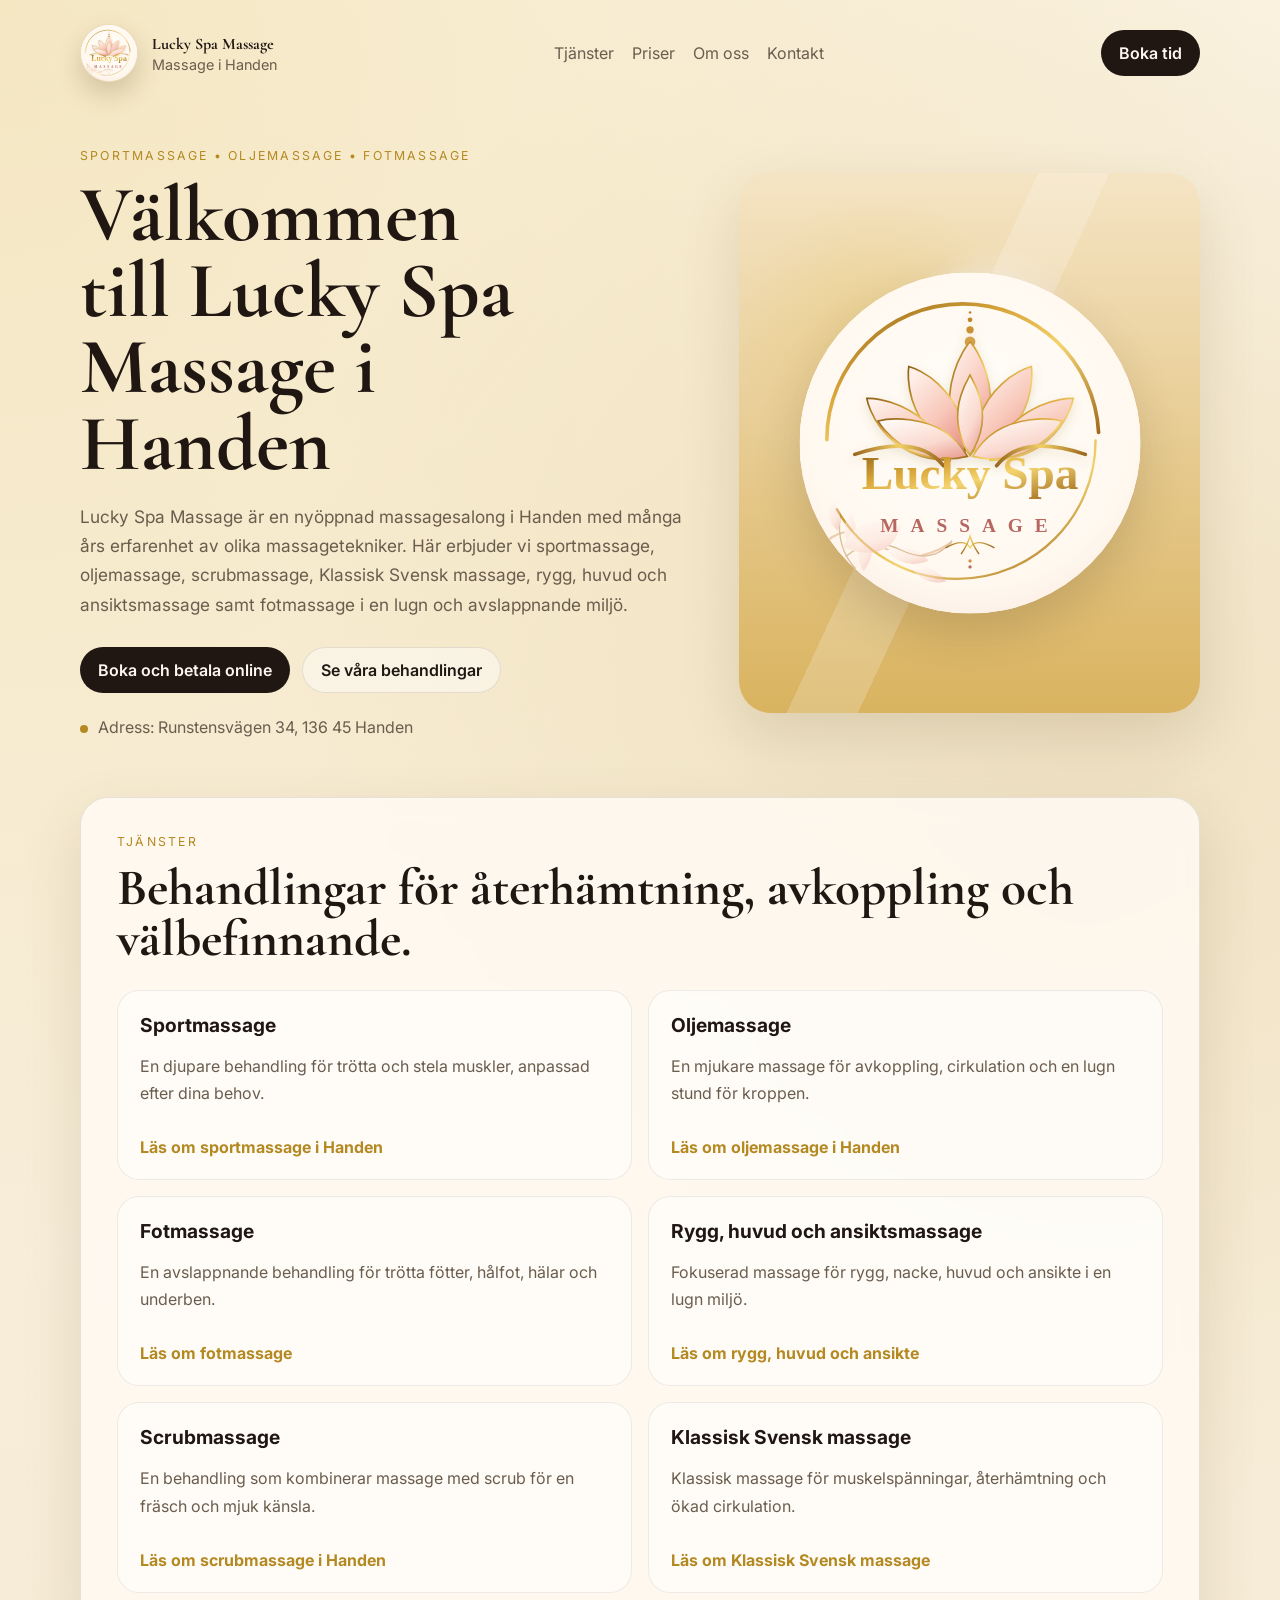
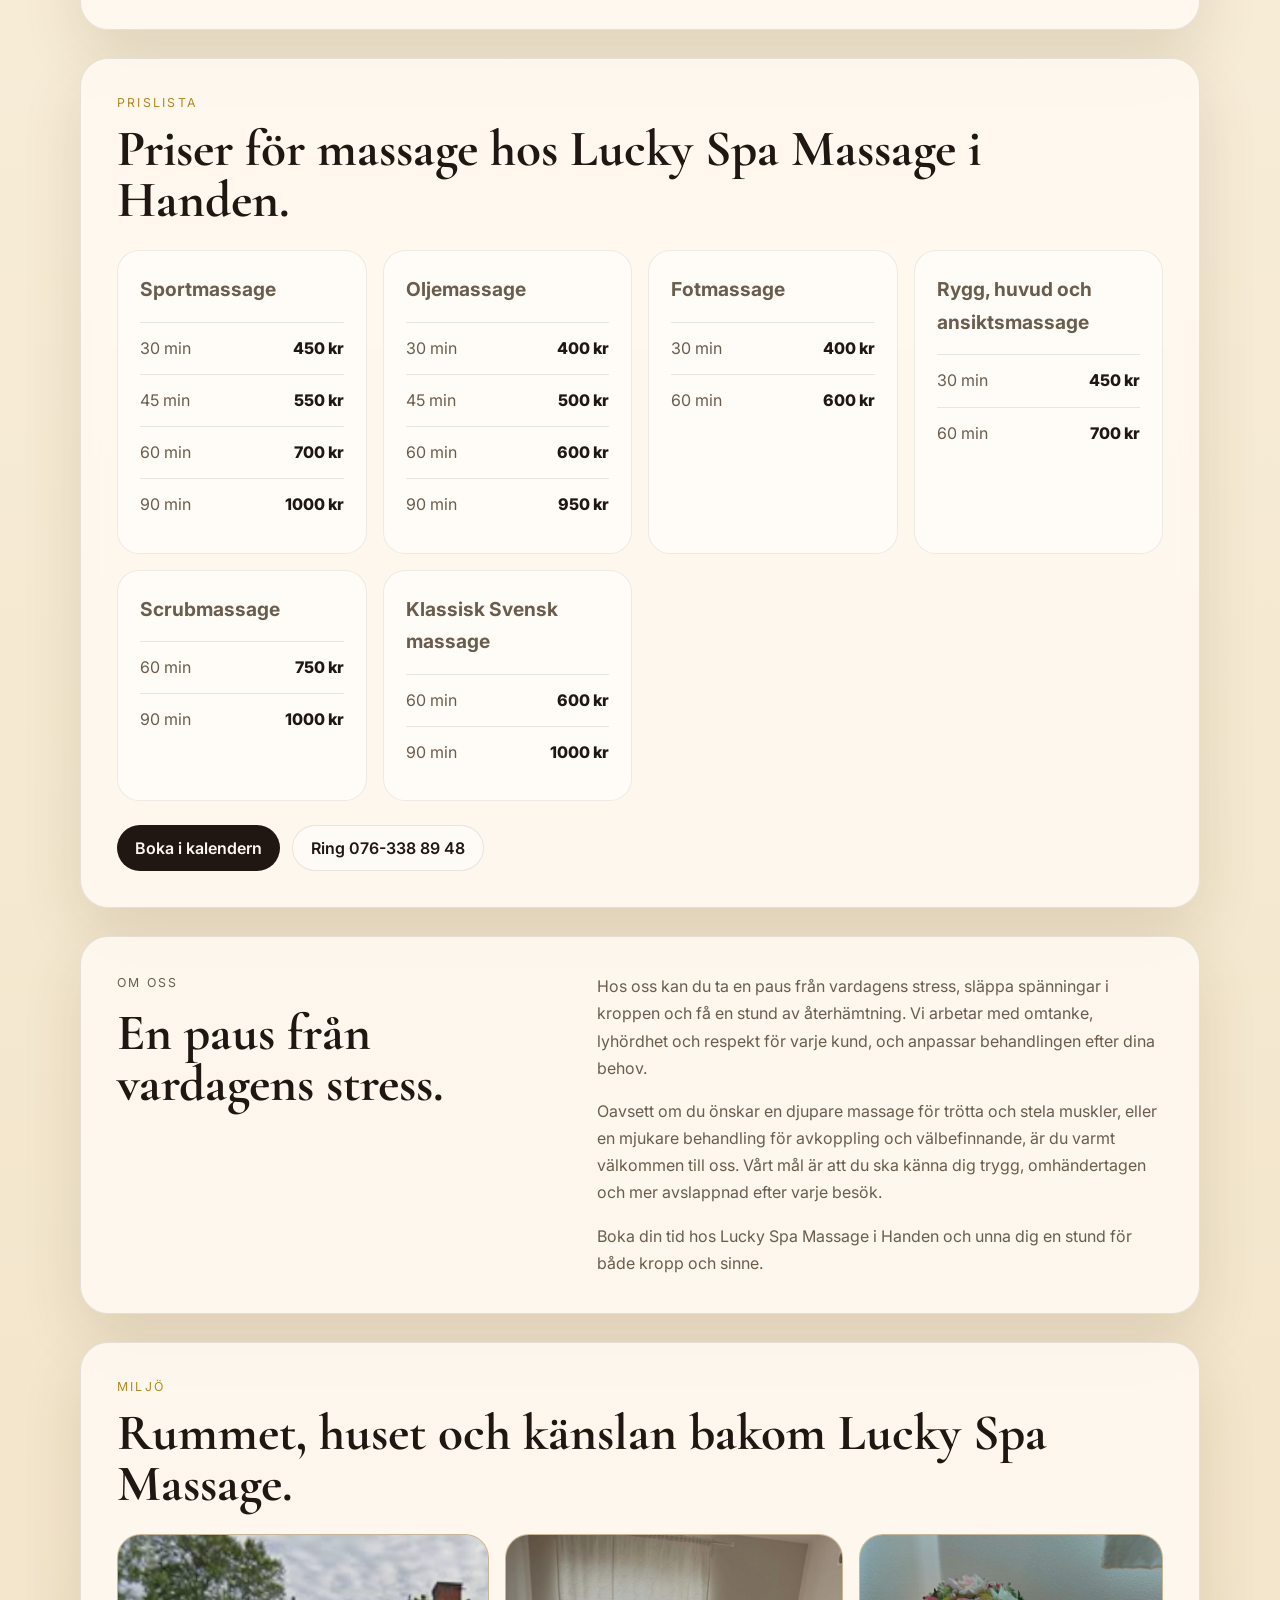
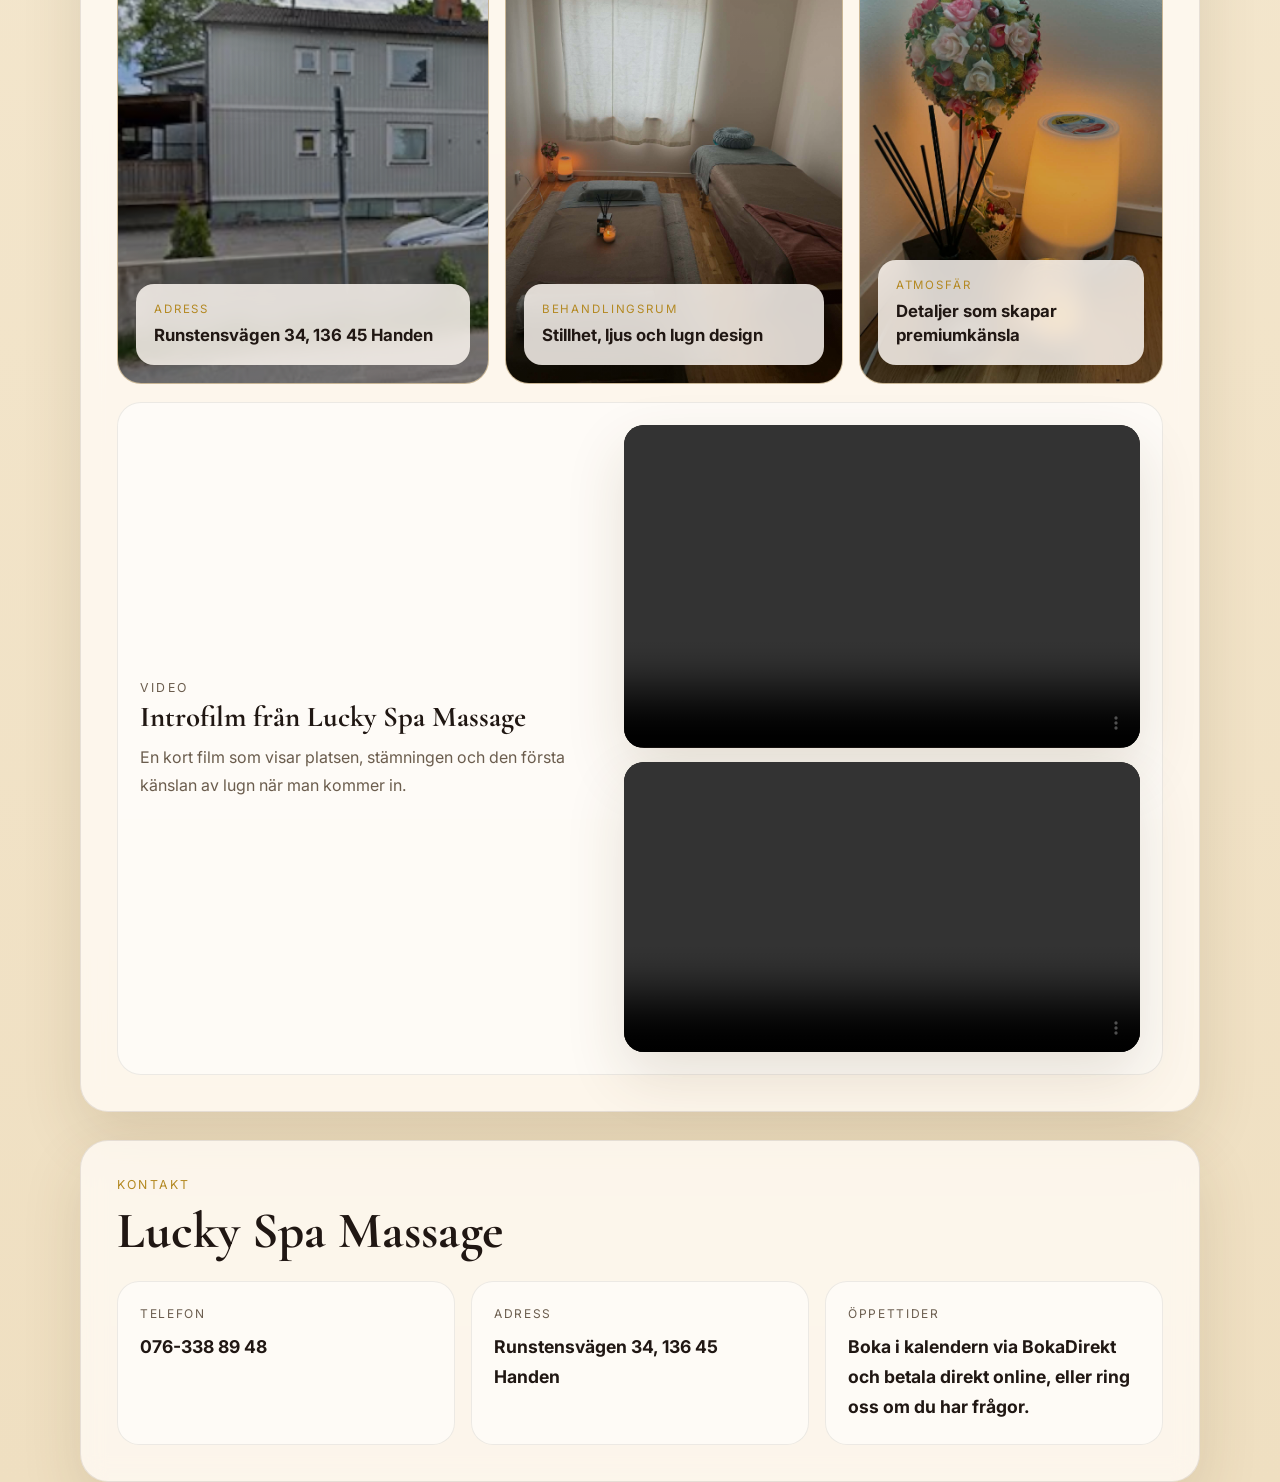
==== commit 494702d3: "Add SEO pages for scrub and Swedish massage" ====
--- a/index.html
+++ b/index.html
@@ -38,7 +38,7 @@
           <p class="eyebrow">Sportmassage • Oljemassage • Fotmassage</p>
           <h1>Välkommen till Lucky Spa Massage i Handen</h1>
           <p class="lead">
-            Lucky Spa Massage är en nyöppnad massagesalong i Handen med många års erfarenhet av olika massagetekniker. Här erbjuder vi sportmassage, oljemassage, scrubmassage, klassisk svensk massage, rygg, huvud och ansiktsmassage samt fotmassage i en lugn och avslappnande miljö.
+            Lucky Spa Massage är en nyöppnad massagesalong i Handen med många års erfarenhet av olika massagetekniker. Här erbjuder vi sportmassage, oljemassage, scrubmassage, Klassisk Svensk massage, rygg, huvud och ansiktsmassage samt fotmassage i en lugn och avslappnande miljö.
           </p>
           <div class="hero-actions">
             <a class="primary-btn" href="https://www.bokadirekt.se/places/lucky-spa-massage-136158">Boka och betala online</a>
@@ -84,10 +84,12 @@
           <article>
             <h3>Scrubmassage</h3>
             <p>En behandling som kombinerar massage med scrub för en fräsch och mjuk känsla.</p>
-          </article>
-          <article>
-            <h3>Klassisk svensk massage</h3>
+            <a class="text-link" href="scrubmassage.html">Läs om scrubmassage i Handen</a>
+          </article>
+          <article>
+            <h3>Klassisk Svensk massage</h3>
             <p>Klassisk massage för muskelspänningar, återhämtning och ökad cirkulation.</p>
+            <a class="text-link" href="klassisk-svensk-massage.html">Läs om Klassisk Svensk massage</a>
           </article>
         </div>
       </section>
@@ -138,7 +140,7 @@
             </dl>
           </article>
           <article class="price-table">
-            <h3>Klassisk svensk massage</h3>
+            <h3>Klassisk Svensk massage</h3>
             <dl>
               <div><dt>60 min</dt><dd>600 kr</dd></div>
               <div><dt>90 min</dt><dd>1000 kr</dd></div>
@@ -243,7 +245,7 @@
         "url": "https://luckyspamassage.online/",
         "image": "https://luckyspamassage.online/assets/logo.svg",
         "telephone": "+46763388948",
-        "description": "Lucky Spa Massage erbjuder sportmassage, oljemassage, fotmassage, scrubmassage, klassisk svensk massage samt rygg, huvud och ansiktsmassage i Handen.",
+        "description": "Lucky Spa Massage erbjuder sportmassage, oljemassage, fotmassage, scrubmassage, Klassisk Svensk massage samt rygg, huvud och ansiktsmassage i Handen.",
         "areaServed": ["Handen", "Haninge", "Brandbergen", "Vega"],
         "address": {
           "@type": "PostalAddress",
@@ -265,7 +267,7 @@
           { "@type": "Offer", "name": "Fotmassage i Handen" },
           { "@type": "Offer", "name": "Rygg, huvud och ansiktsmassage i Handen" },
           { "@type": "Offer", "name": "Scrubmassage i Handen" },
-          { "@type": "Offer", "name": "Klassisk svensk massage i Handen" }
+          { "@type": "Offer", "name": "Klassisk Svensk massage i Handen" }
         ]
       }
     </script>
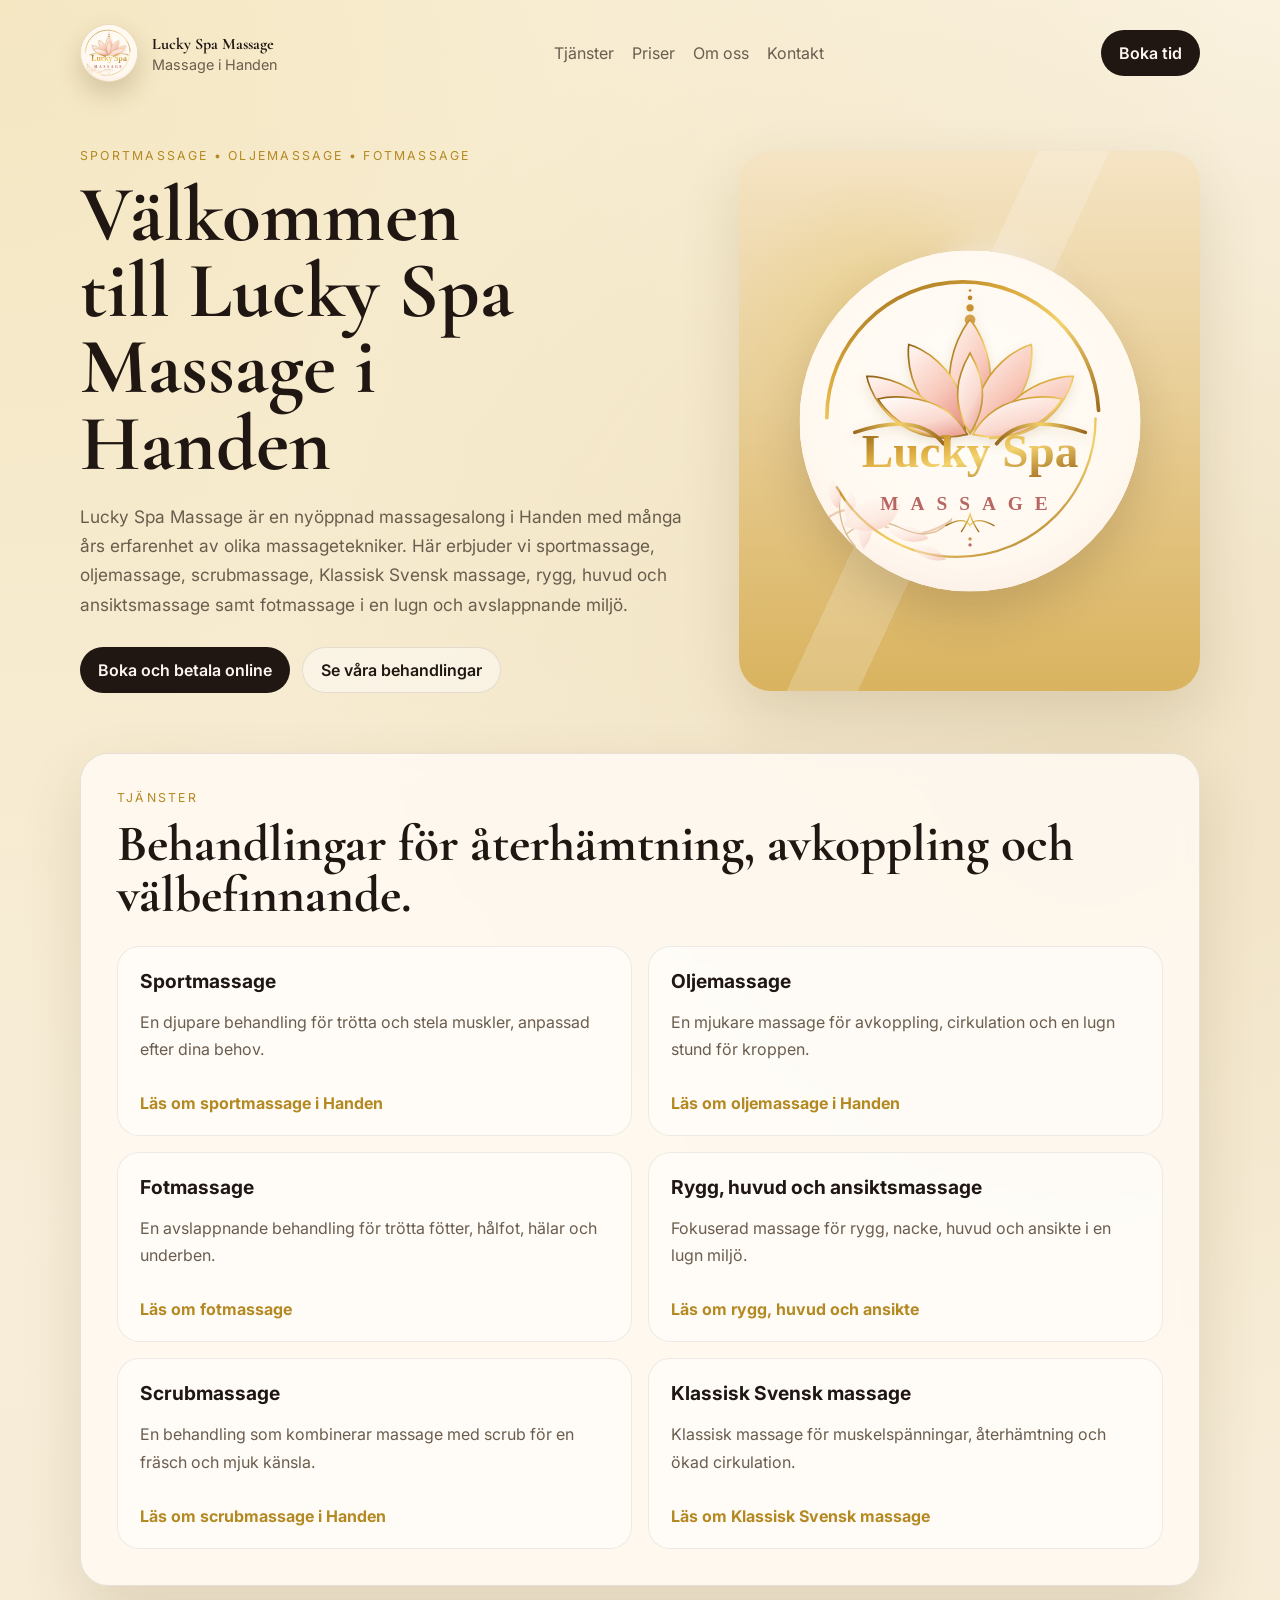
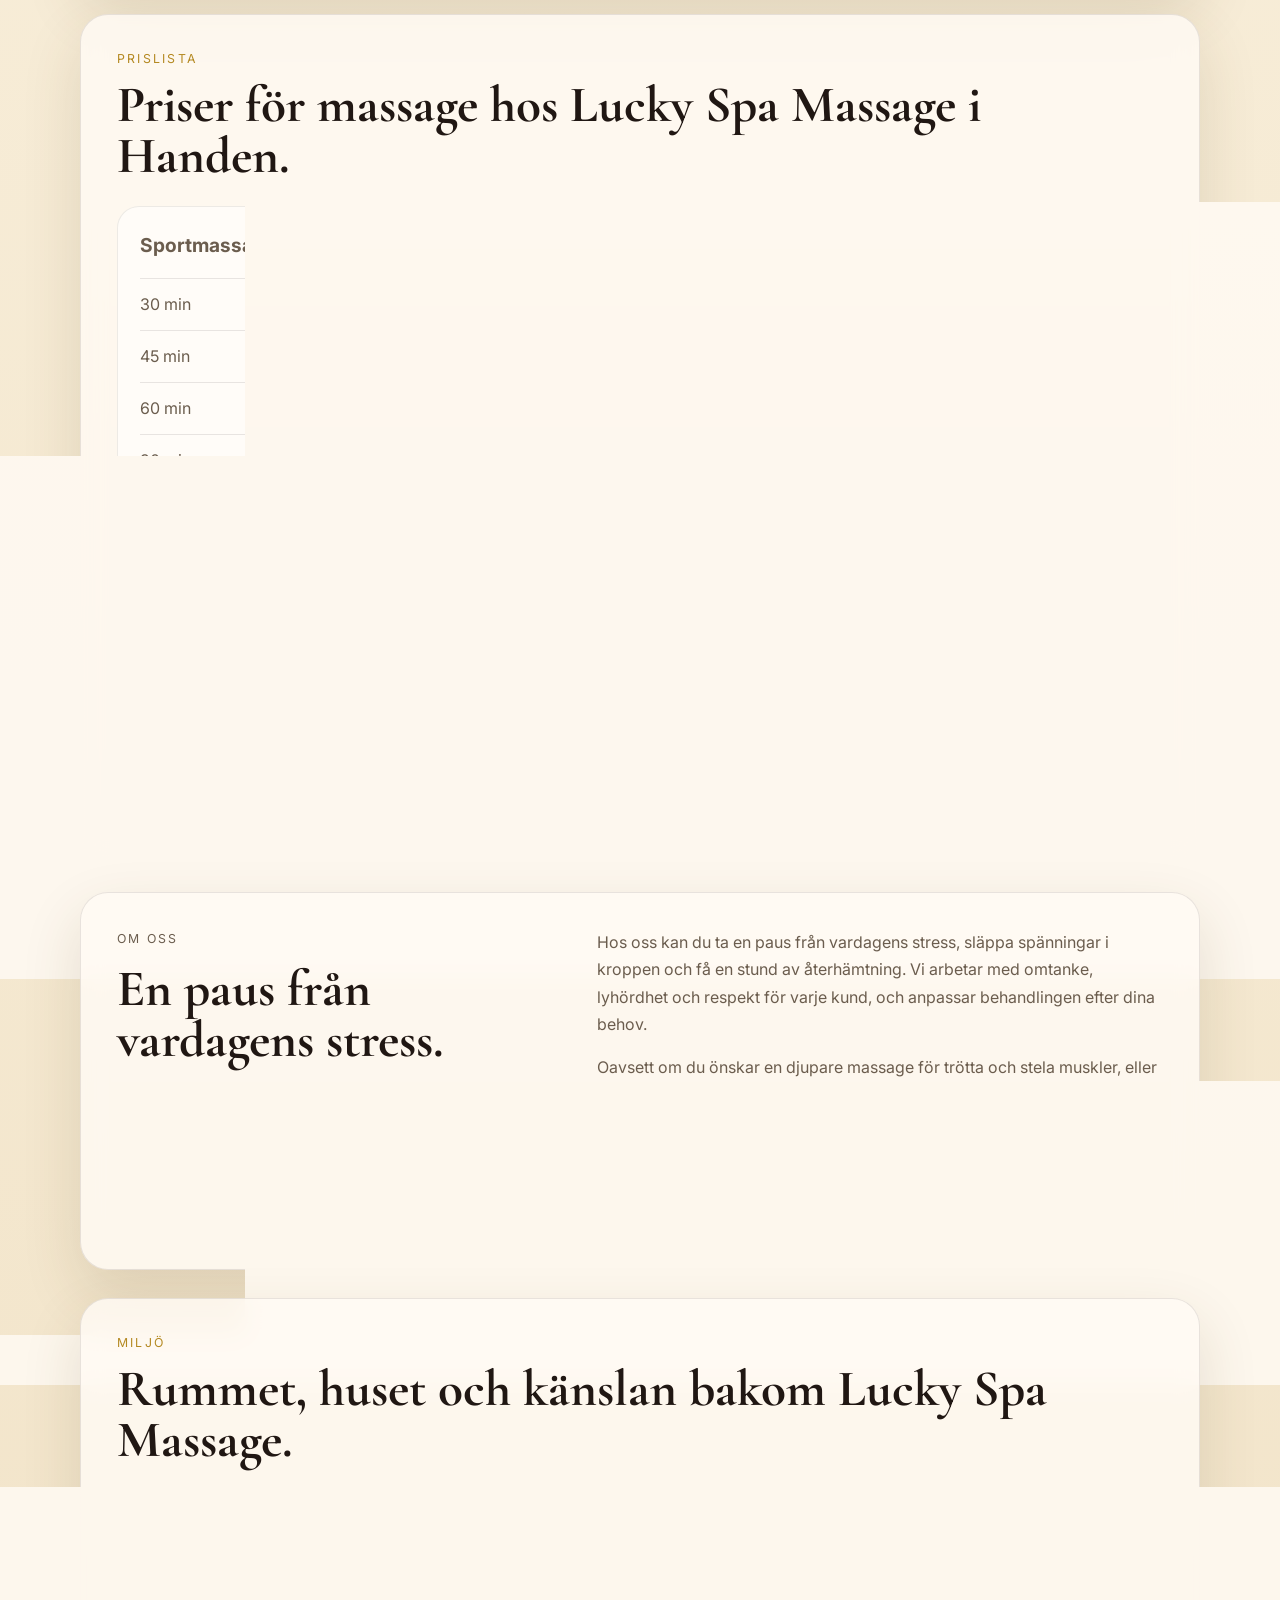
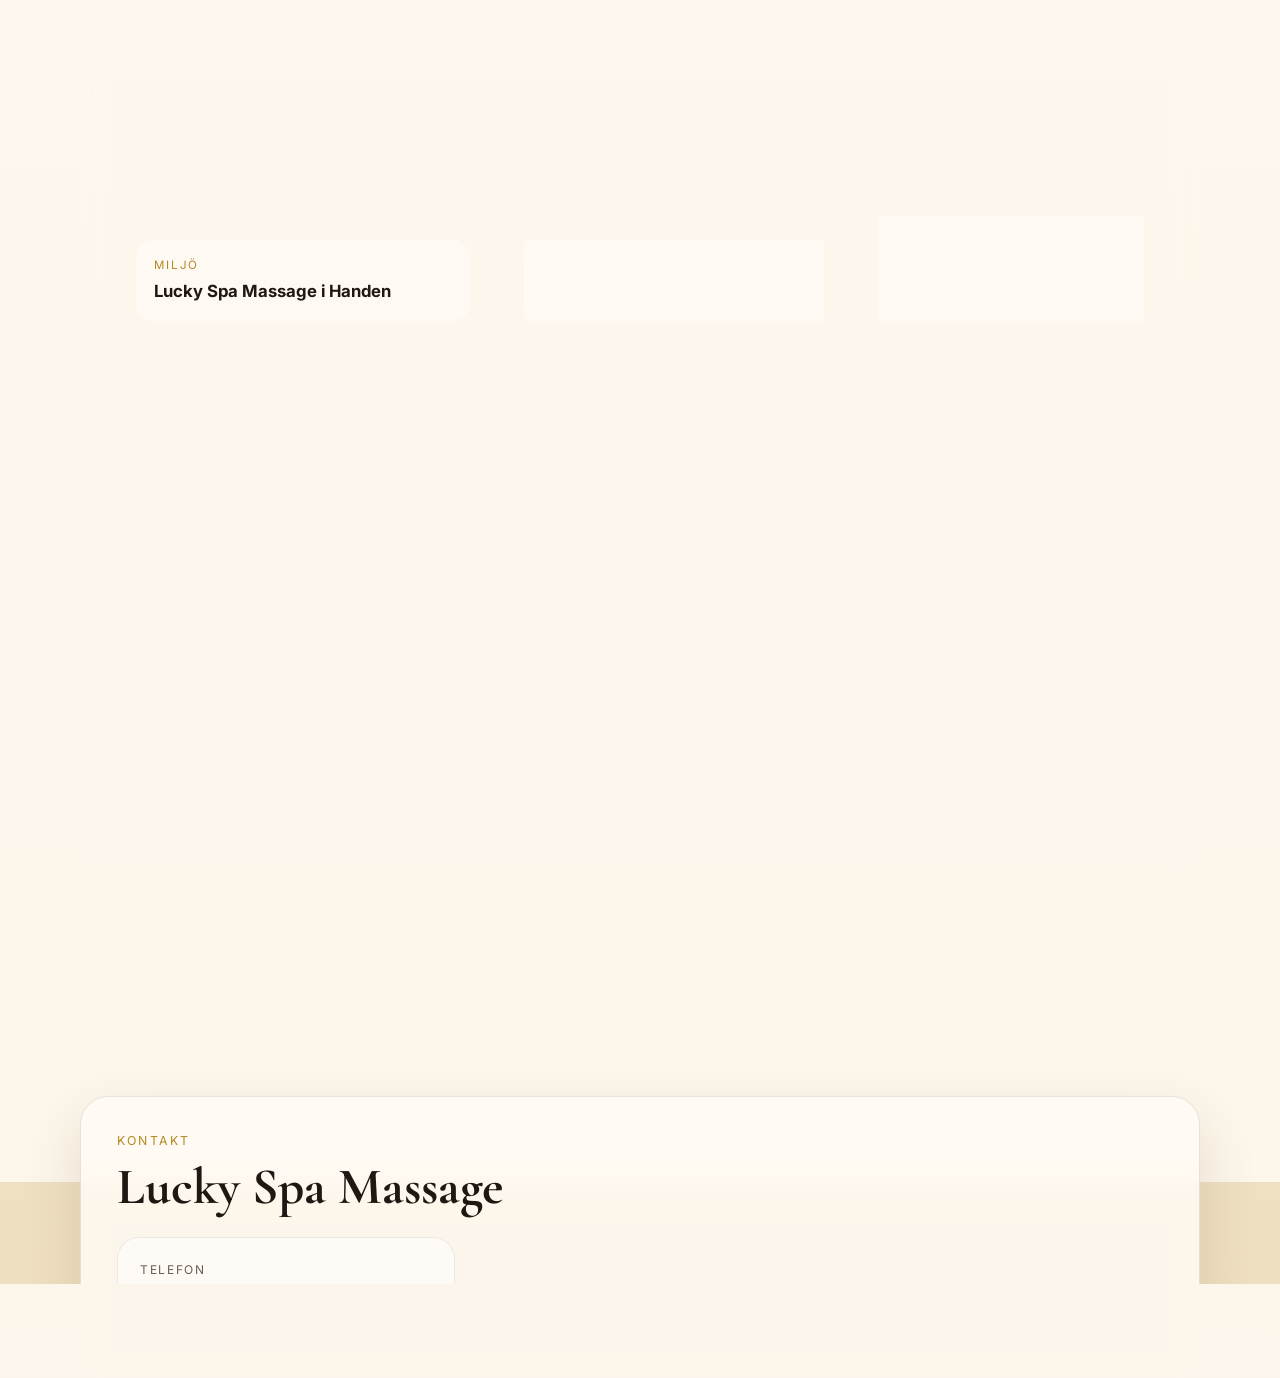
==== commit f097a7cf: "Remove address from site pages" ====
--- a/index.html
+++ b/index.html
@@ -44,9 +44,6 @@
             <a class="primary-btn" href="https://www.bokadirekt.se/places/lucky-spa-massage-136158">Boka och betala online</a>
             <a class="secondary-btn" href="#tjanster">Se våra behandlingar</a>
           </div>
-          <ul class="hero-points">
-            <li>Adress: Runstensvägen 34, 136 45 Handen</li>
-          </ul>
         </div>
         <div class="hero-visual" aria-hidden="true">
           <div class="hero-logo-wrap">
@@ -178,10 +175,10 @@
         </div>
         <div class="media-grid">
           <article class="photo-panel">
-            <img src="assets/utsidan.png" alt="Utsidan av Lucky Spa Massage på Runstensvägen 34 i Handen" loading="lazy" decoding="async" />
+            <img src="assets/utsidan.png" alt="Utsidan av Lucky Spa Massage i Handen" loading="lazy" decoding="async" />
             <div class="panel-copy">
-              <span>Adress</span>
-              <strong>Runstensvägen 34, 136 45 Handen</strong>
+              <span>Miljö</span>
+              <strong>Lucky Spa Massage i Handen</strong>
             </div>
           </article>
           <article class="photo-panel">
@@ -225,14 +222,6 @@
           <div>
             <span>Telefon</span>
             <strong><a href="tel:+46763388948">076-338 89 48</a></strong>
-          </div>
-          <div>
-            <span>Adress</span>
-            <strong>Runstensvägen 34, 136 45 Handen</strong>
-          </div>
-          <div>
-            <span>Öppettider</span>
-            <strong>Boka i kalendern via BokaDirekt och betala direkt online, eller ring oss om du har frågor.</strong>
           </div>
         </div>
       </section>
@@ -247,13 +236,6 @@
         "telephone": "+46763388948",
         "description": "Lucky Spa Massage erbjuder sportmassage, oljemassage, fotmassage, scrubmassage, Klassisk Svensk massage samt rygg, huvud och ansiktsmassage i Handen.",
         "areaServed": ["Handen", "Haninge", "Brandbergen", "Vega"],
-        "address": {
-          "@type": "PostalAddress",
-          "streetAddress": "Runstensvägen 34",
-          "postalCode": "136 45",
-          "addressLocality": "Handen",
-          "addressCountry": "SE"
-        },
         "openingHours": "Mo-Su by appointment",
         "priceRange": "400-1000 SEK",
         "potentialAction": {
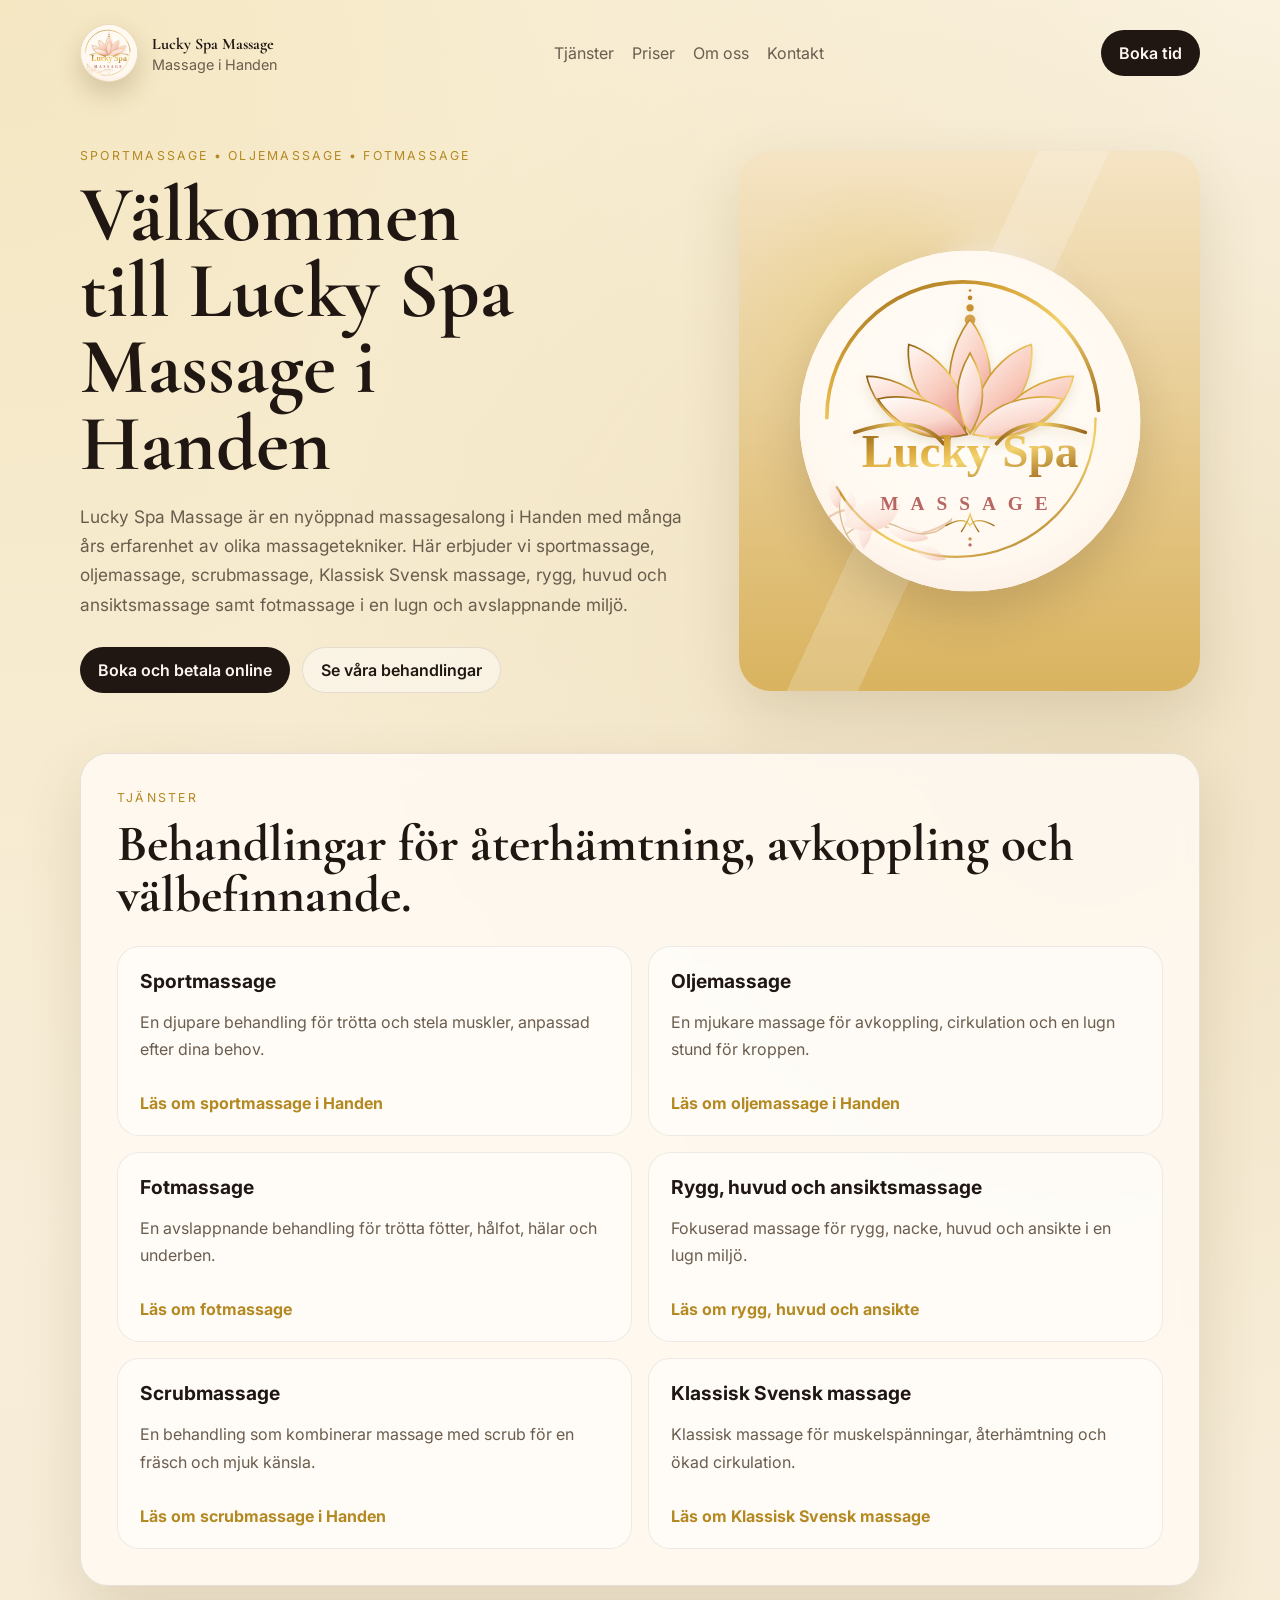
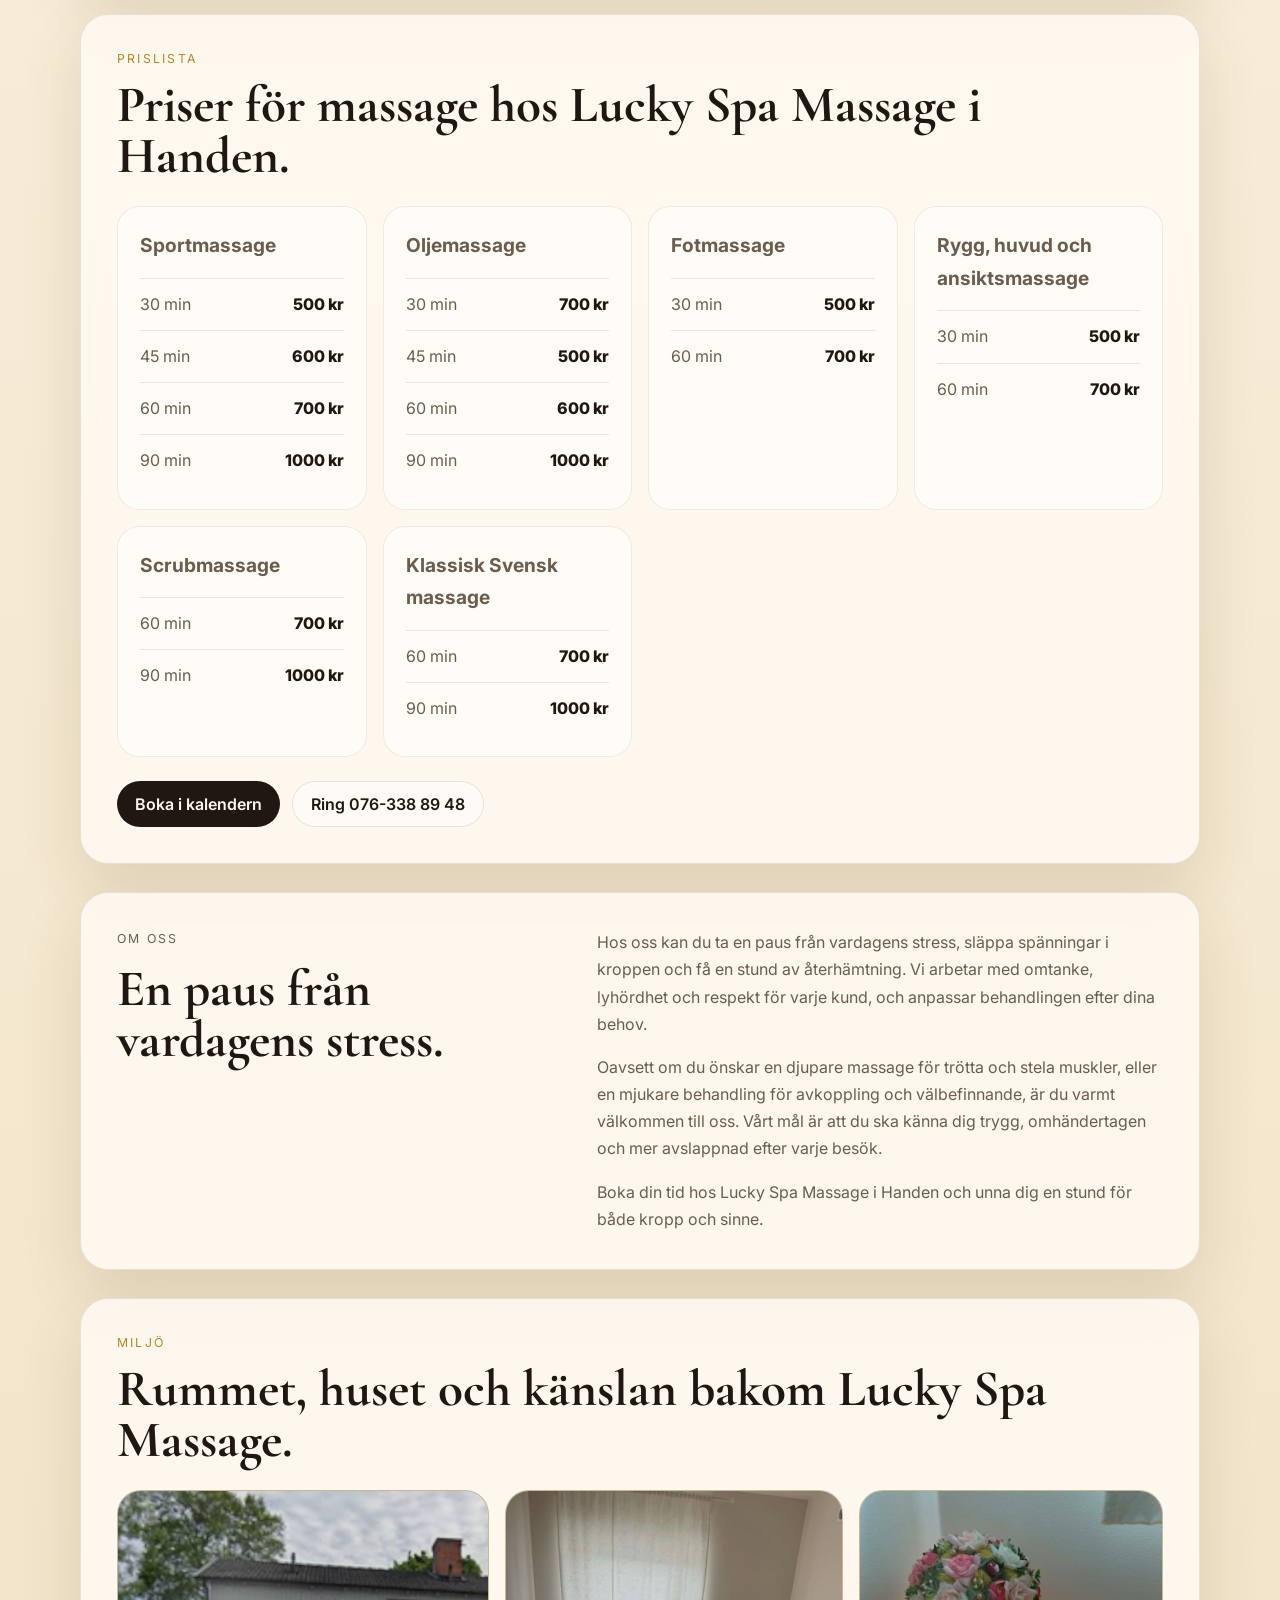
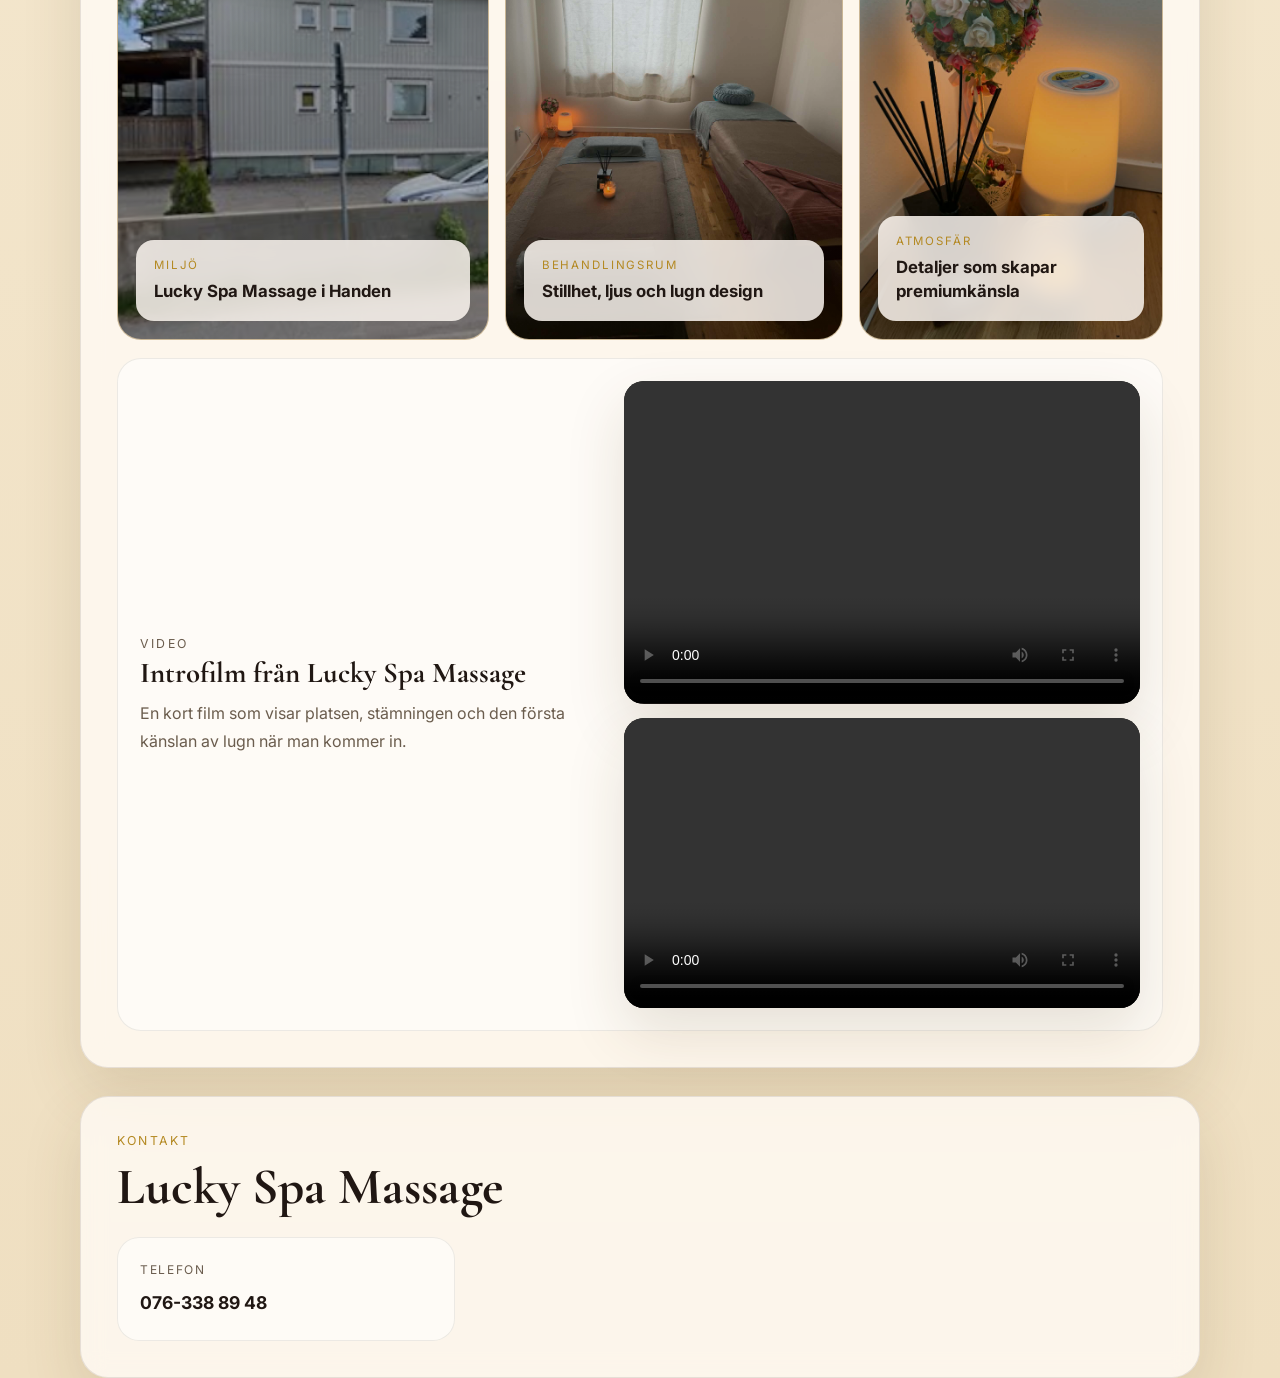
==== commit d5cf0773: "Update massage treatment prices" ====
--- a/index.html
+++ b/index.html
@@ -100,8 +100,8 @@
           <article class="price-table">
             <h3>Sportmassage</h3>
             <dl>
-              <div><dt>30 min</dt><dd>450 kr</dd></div>
-              <div><dt>45 min</dt><dd>550 kr</dd></div>
+              <div><dt>30 min</dt><dd>500 kr</dd></div>
+              <div><dt>45 min</dt><dd>600 kr</dd></div>
               <div><dt>60 min</dt><dd>700 kr</dd></div>
               <div><dt>90 min</dt><dd>1000 kr</dd></div>
             </dl>
@@ -109,37 +109,37 @@
           <article class="price-table">
             <h3>Oljemassage</h3>
             <dl>
-              <div><dt>30 min</dt><dd>400 kr</dd></div>
+              <div><dt>30 min</dt><dd>700 kr</dd></div>
               <div><dt>45 min</dt><dd>500 kr</dd></div>
               <div><dt>60 min</dt><dd>600 kr</dd></div>
-              <div><dt>90 min</dt><dd>950 kr</dd></div>
+              <div><dt>90 min</dt><dd>1000 kr</dd></div>
             </dl>
           </article>
           <article class="price-table">
             <h3>Fotmassage</h3>
             <dl>
-              <div><dt>30 min</dt><dd>400 kr</dd></div>
-              <div><dt>60 min</dt><dd>600 kr</dd></div>
+              <div><dt>30 min</dt><dd>500 kr</dd></div>
+              <div><dt>60 min</dt><dd>700 kr</dd></div>
             </dl>
           </article>
           <article class="price-table">
             <h3>Rygg, huvud och ansiktsmassage</h3>
             <dl>
-              <div><dt>30 min</dt><dd>450 kr</dd></div>
+              <div><dt>30 min</dt><dd>500 kr</dd></div>
               <div><dt>60 min</dt><dd>700 kr</dd></div>
             </dl>
           </article>
           <article class="price-table">
             <h3>Scrubmassage</h3>
             <dl>
-              <div><dt>60 min</dt><dd>750 kr</dd></div>
+              <div><dt>60 min</dt><dd>700 kr</dd></div>
               <div><dt>90 min</dt><dd>1000 kr</dd></div>
             </dl>
           </article>
           <article class="price-table">
             <h3>Klassisk Svensk massage</h3>
             <dl>
-              <div><dt>60 min</dt><dd>600 kr</dd></div>
+              <div><dt>60 min</dt><dd>700 kr</dd></div>
               <div><dt>90 min</dt><dd>1000 kr</dd></div>
             </dl>
           </article>
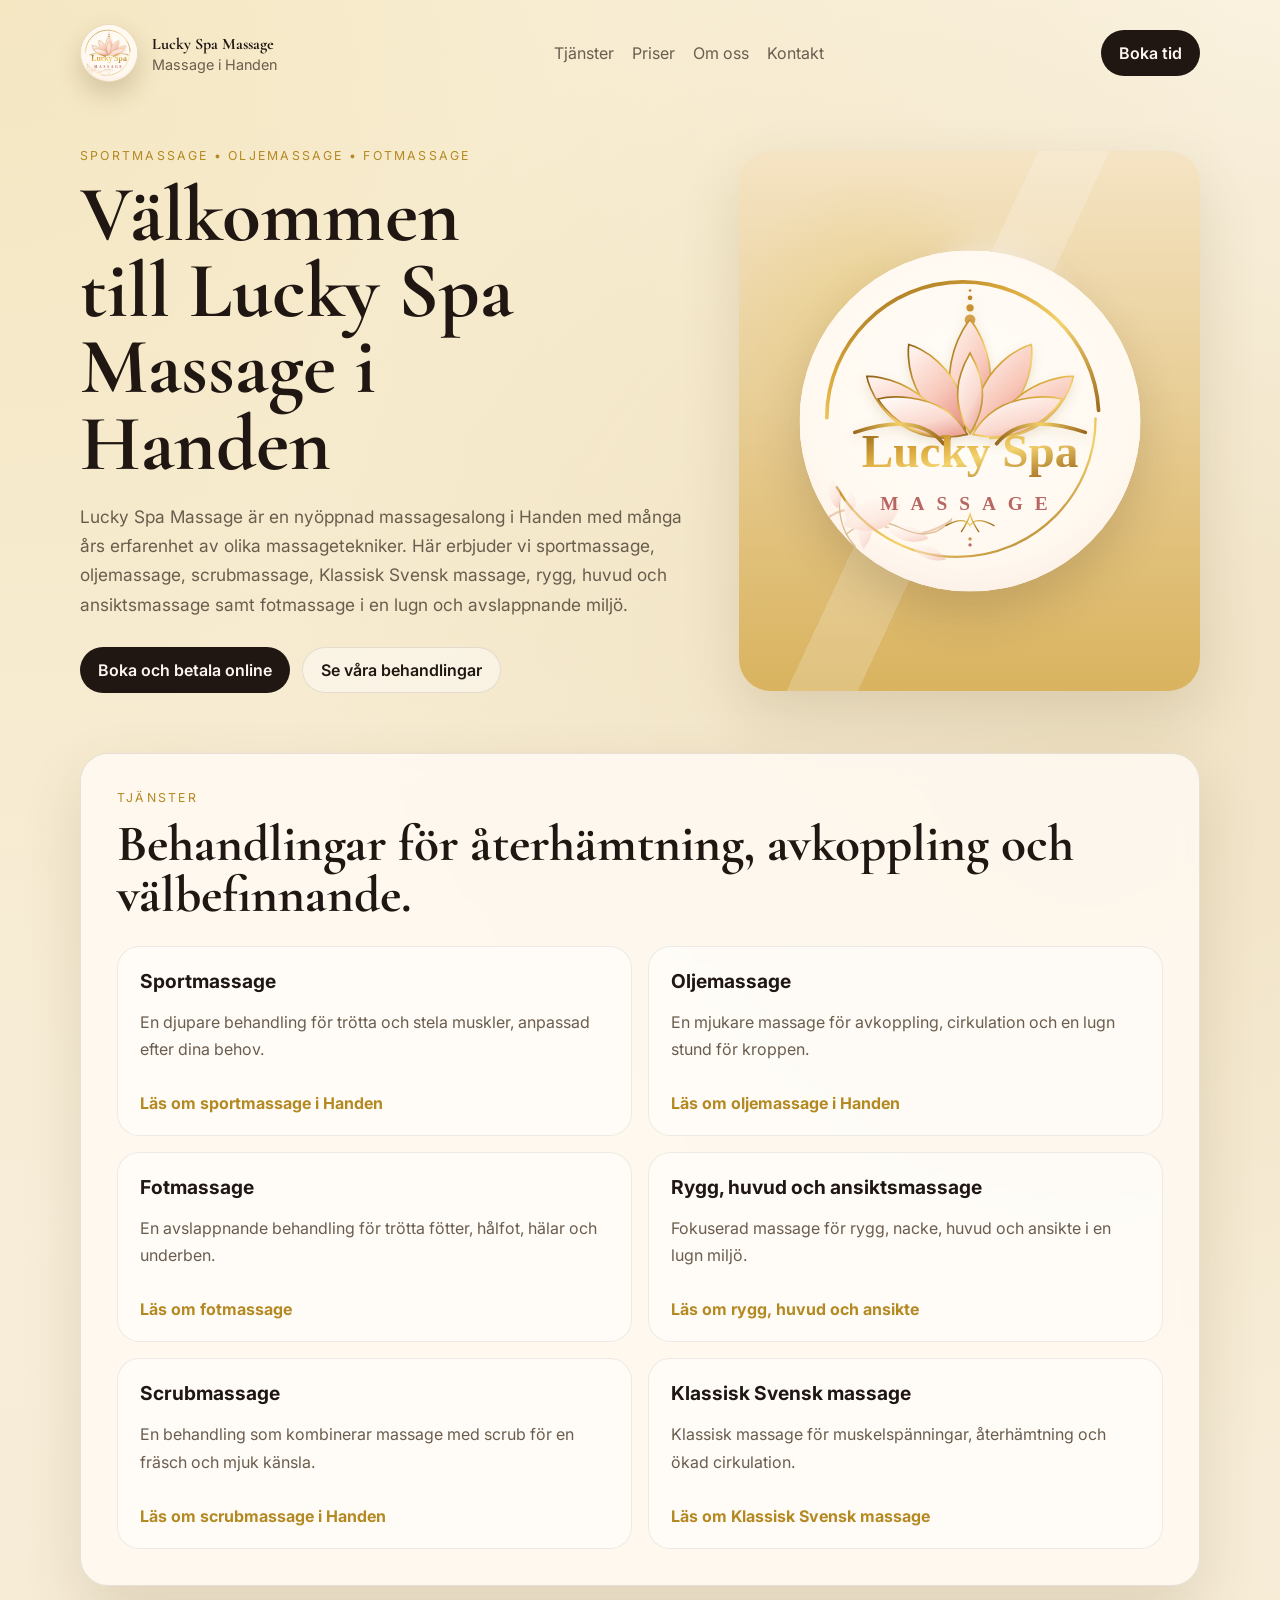
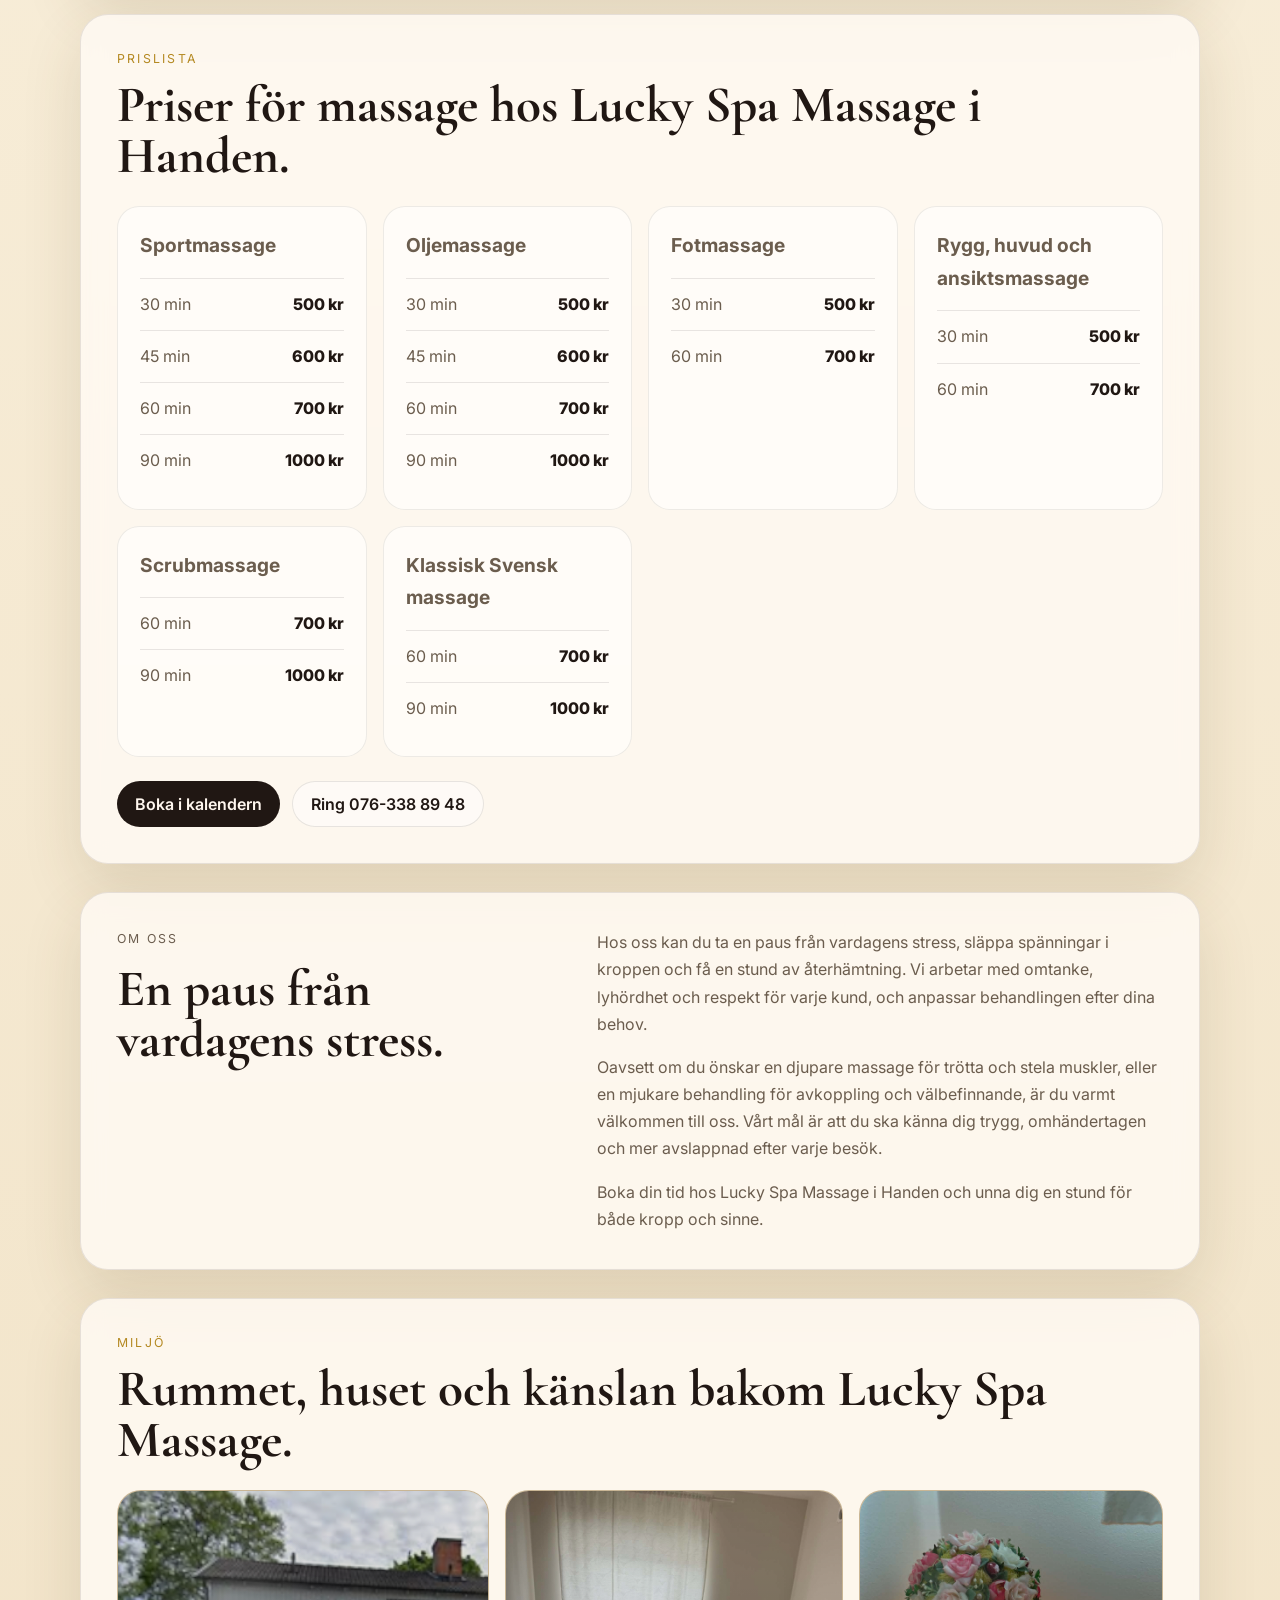
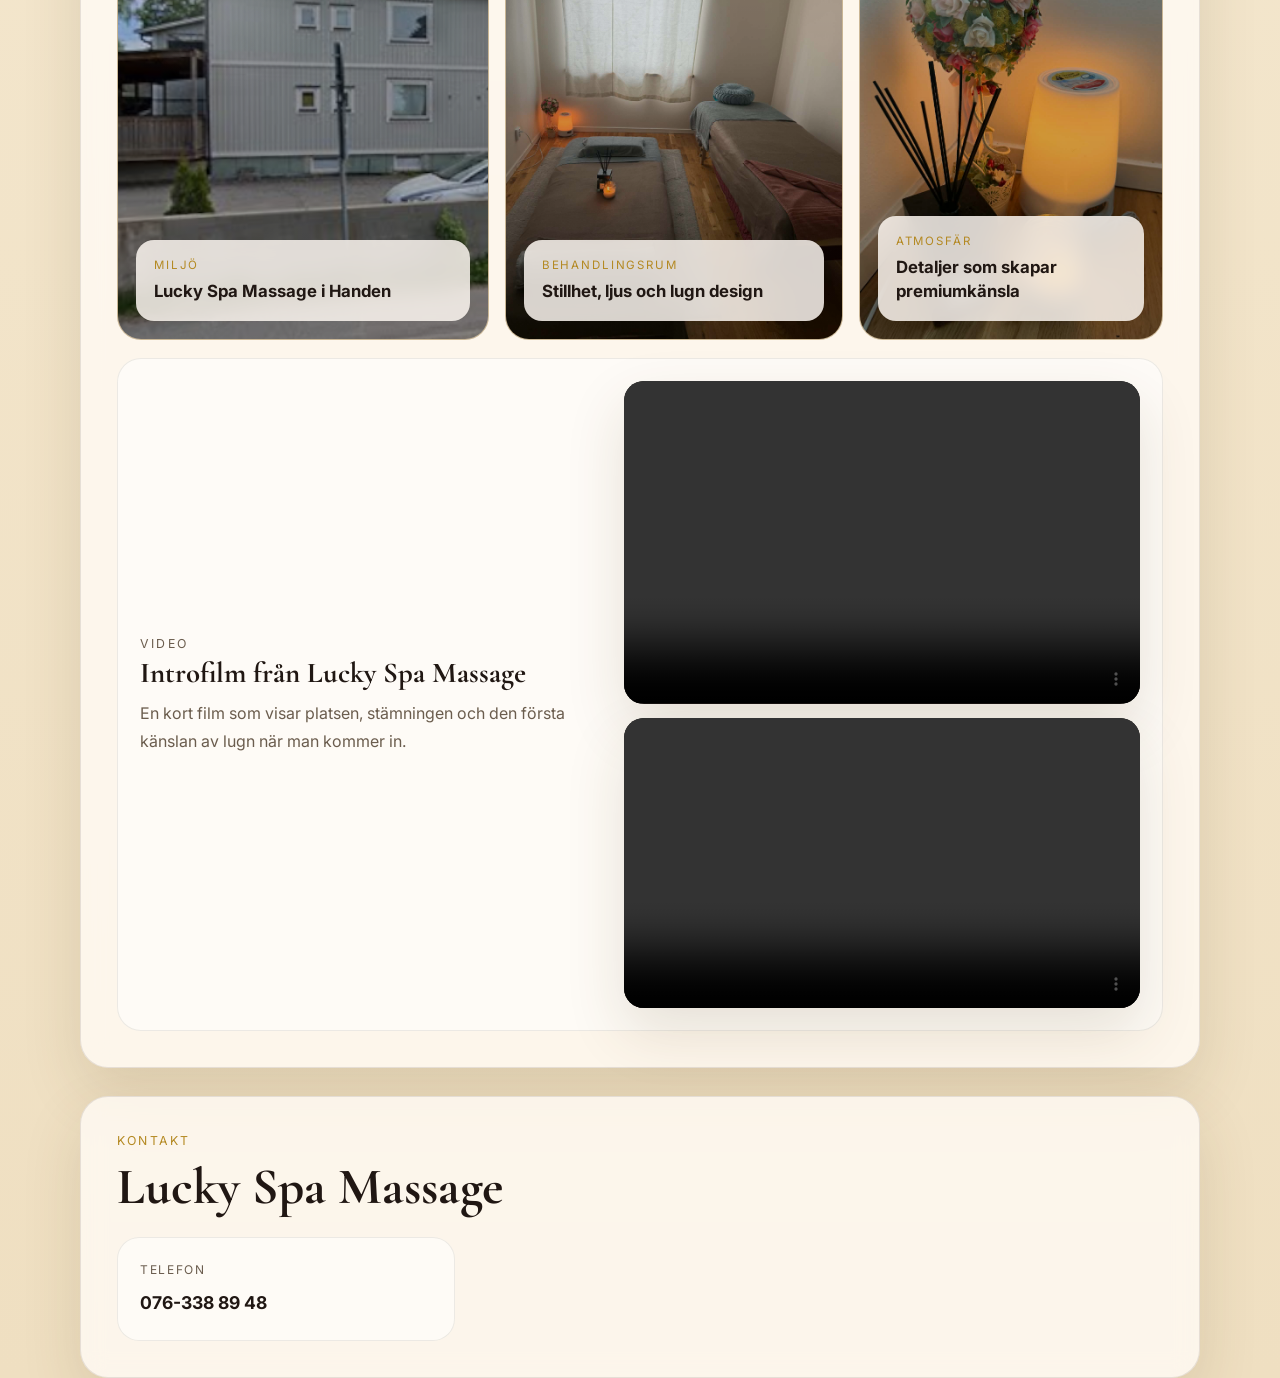
==== commit 8d82efe7: "Correct massage price list values" ====
--- a/index.html
+++ b/index.html
@@ -109,9 +109,9 @@
           <article class="price-table">
             <h3>Oljemassage</h3>
             <dl>
-              <div><dt>30 min</dt><dd>700 kr</dd></div>
-              <div><dt>45 min</dt><dd>500 kr</dd></div>
-              <div><dt>60 min</dt><dd>600 kr</dd></div>
+              <div><dt>30 min</dt><dd>500 kr</dd></div>
+              <div><dt>45 min</dt><dd>600 kr</dd></div>
+              <div><dt>60 min</dt><dd>700 kr</dd></div>
               <div><dt>90 min</dt><dd>1000 kr</dd></div>
             </dl>
           </article>
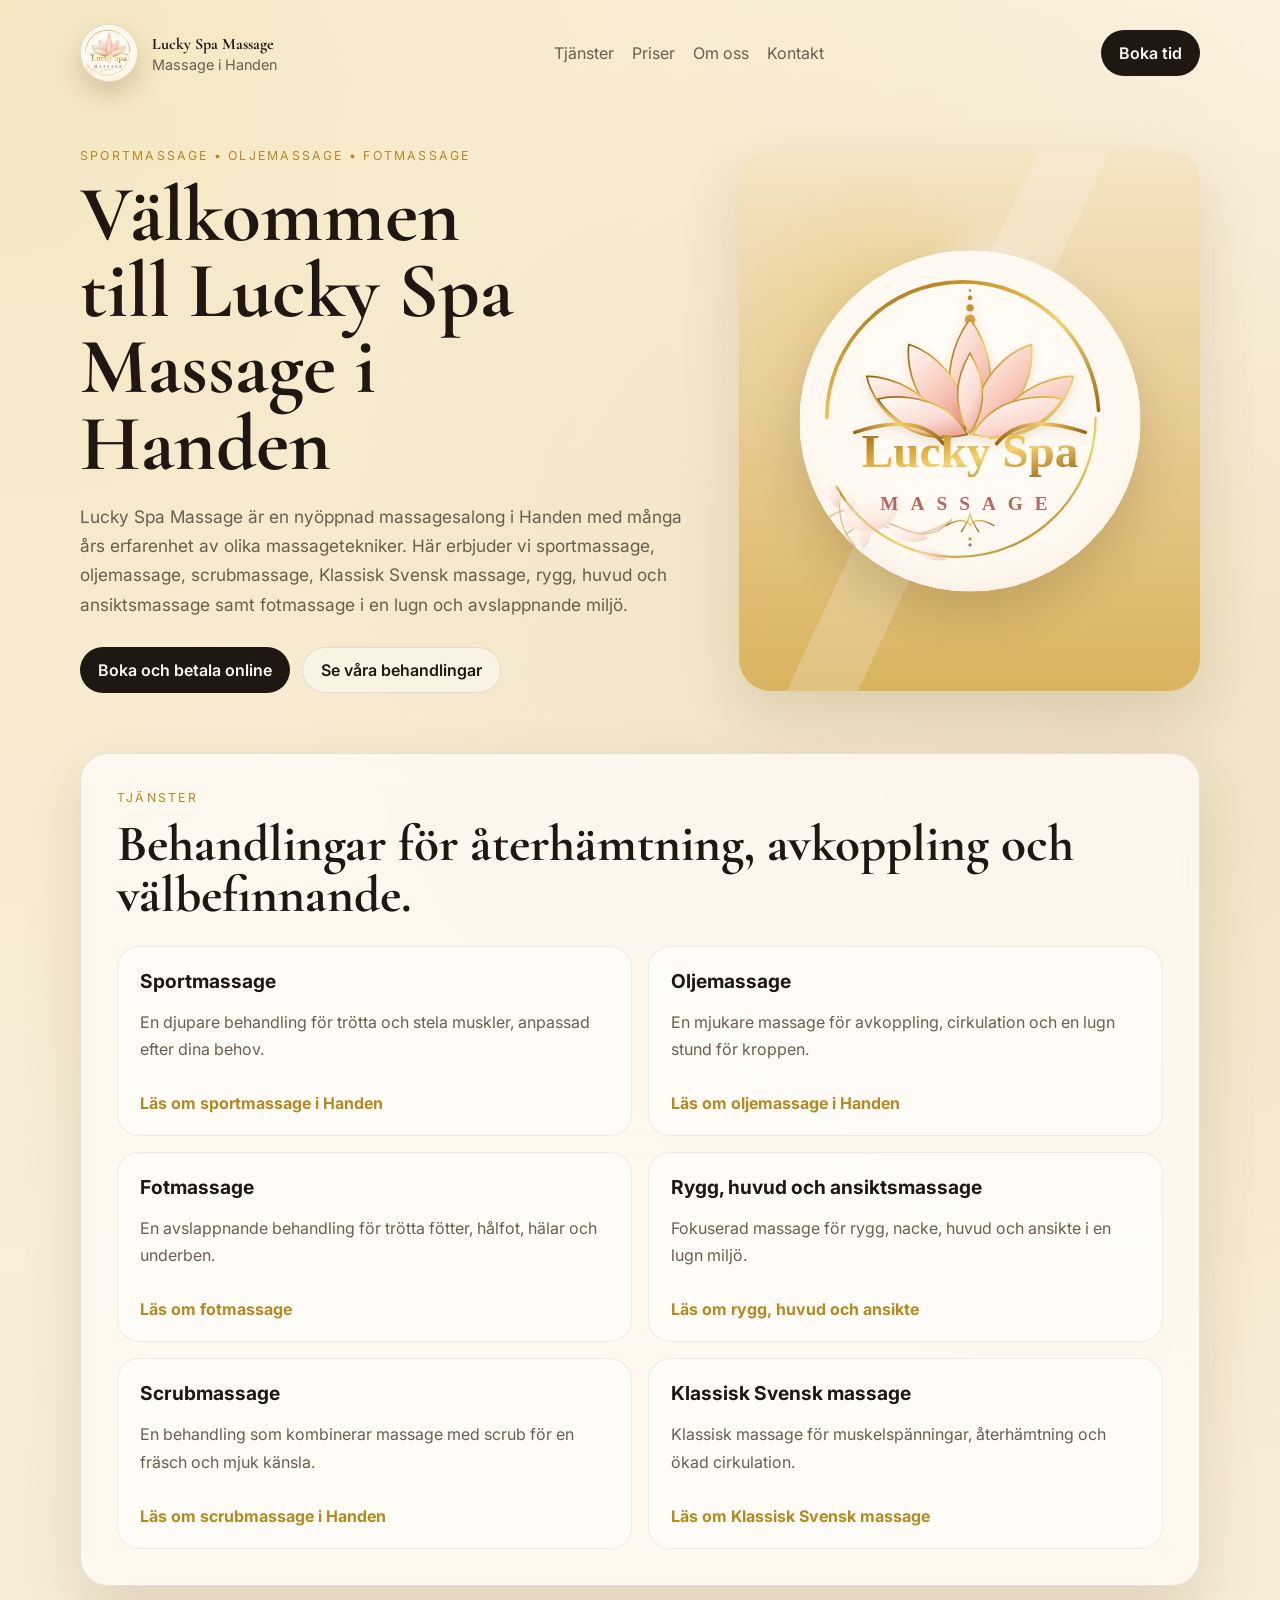
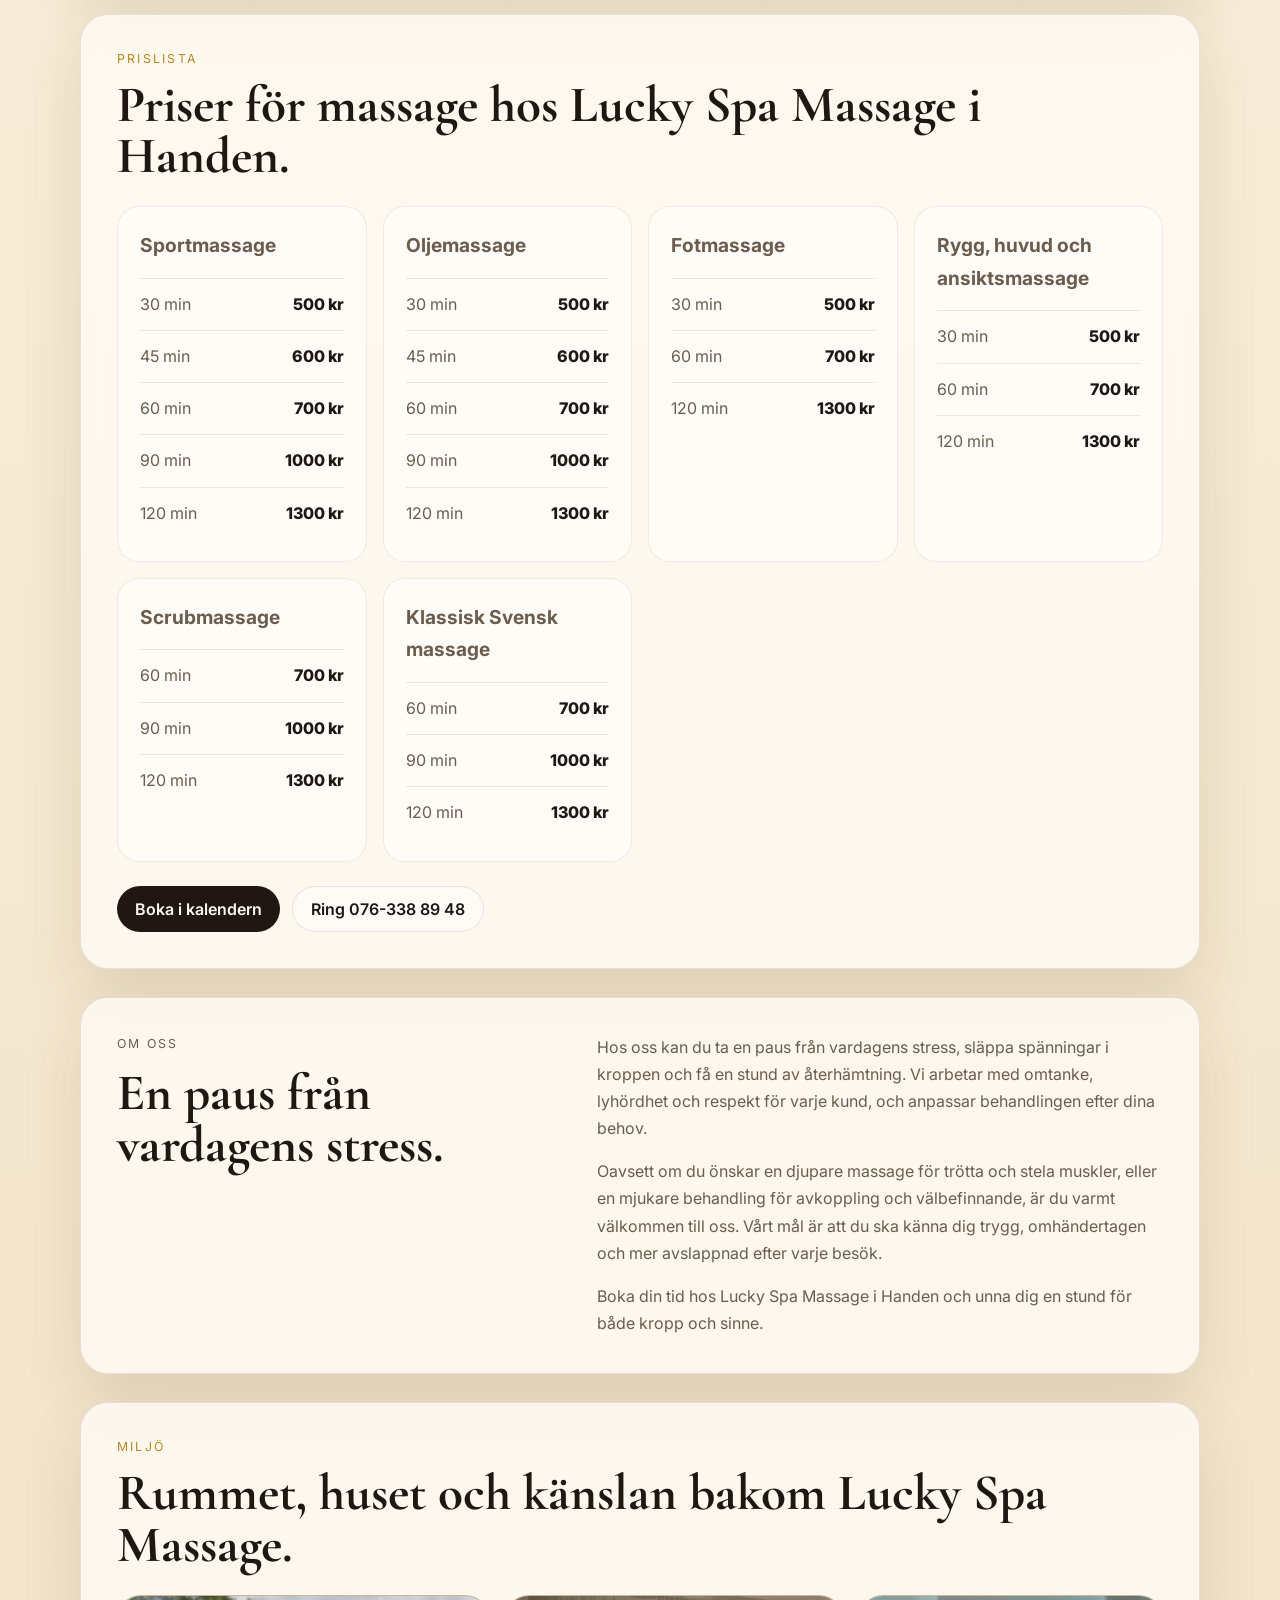
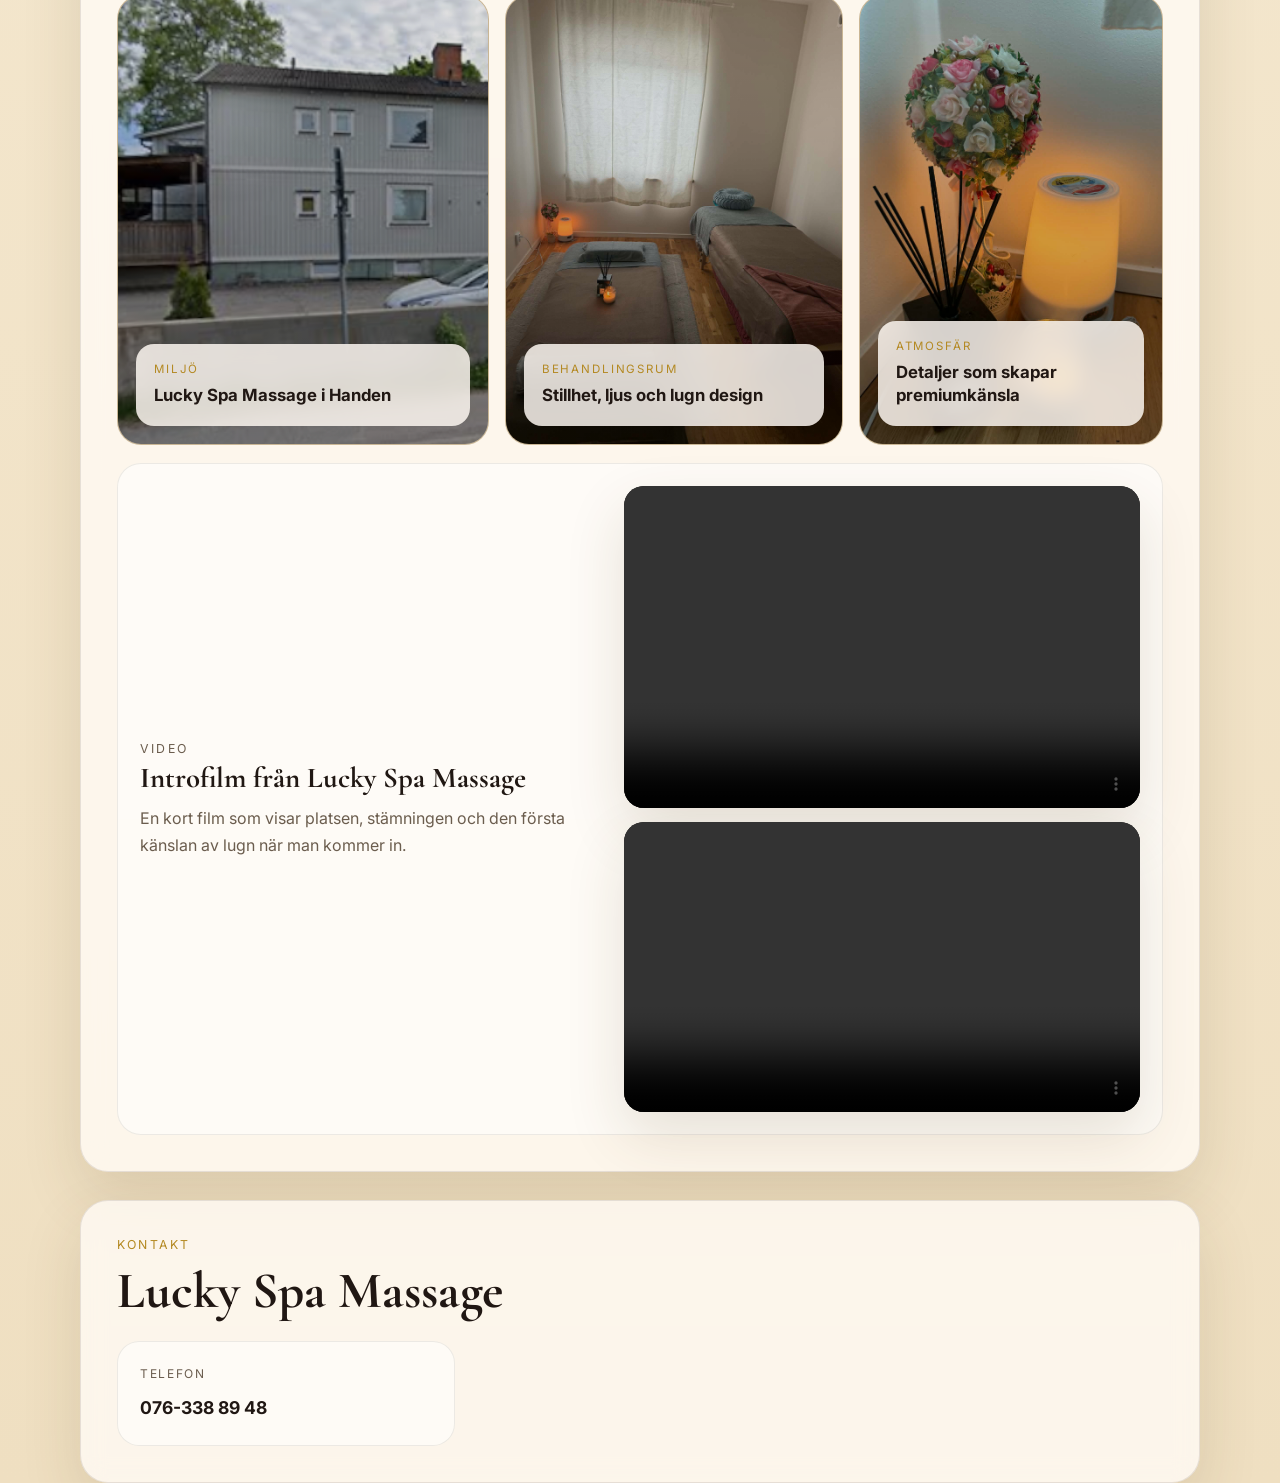
==== commit 24fc0cbf: "Add 120-minute massage option at 1300 SEK" ====
--- a/index.html
+++ b/index.html
@@ -104,6 +104,7 @@
               <div><dt>45 min</dt><dd>600 kr</dd></div>
               <div><dt>60 min</dt><dd>700 kr</dd></div>
               <div><dt>90 min</dt><dd>1000 kr</dd></div>
+              <div><dt>120 min</dt><dd>1300 kr</dd></div>
             </dl>
           </article>
           <article class="price-table">
@@ -113,6 +114,7 @@
               <div><dt>45 min</dt><dd>600 kr</dd></div>
               <div><dt>60 min</dt><dd>700 kr</dd></div>
               <div><dt>90 min</dt><dd>1000 kr</dd></div>
+              <div><dt>120 min</dt><dd>1300 kr</dd></div>
             </dl>
           </article>
           <article class="price-table">
@@ -120,6 +122,7 @@
             <dl>
               <div><dt>30 min</dt><dd>500 kr</dd></div>
               <div><dt>60 min</dt><dd>700 kr</dd></div>
+              <div><dt>120 min</dt><dd>1300 kr</dd></div>
             </dl>
           </article>
           <article class="price-table">
@@ -127,6 +130,7 @@
             <dl>
               <div><dt>30 min</dt><dd>500 kr</dd></div>
               <div><dt>60 min</dt><dd>700 kr</dd></div>
+              <div><dt>120 min</dt><dd>1300 kr</dd></div>
             </dl>
           </article>
           <article class="price-table">
@@ -134,6 +138,7 @@
             <dl>
               <div><dt>60 min</dt><dd>700 kr</dd></div>
               <div><dt>90 min</dt><dd>1000 kr</dd></div>
+              <div><dt>120 min</dt><dd>1300 kr</dd></div>
             </dl>
           </article>
           <article class="price-table">
@@ -141,6 +146,7 @@
             <dl>
               <div><dt>60 min</dt><dd>700 kr</dd></div>
               <div><dt>90 min</dt><dd>1000 kr</dd></div>
+              <div><dt>120 min</dt><dd>1300 kr</dd></div>
             </dl>
           </article>
         </div>
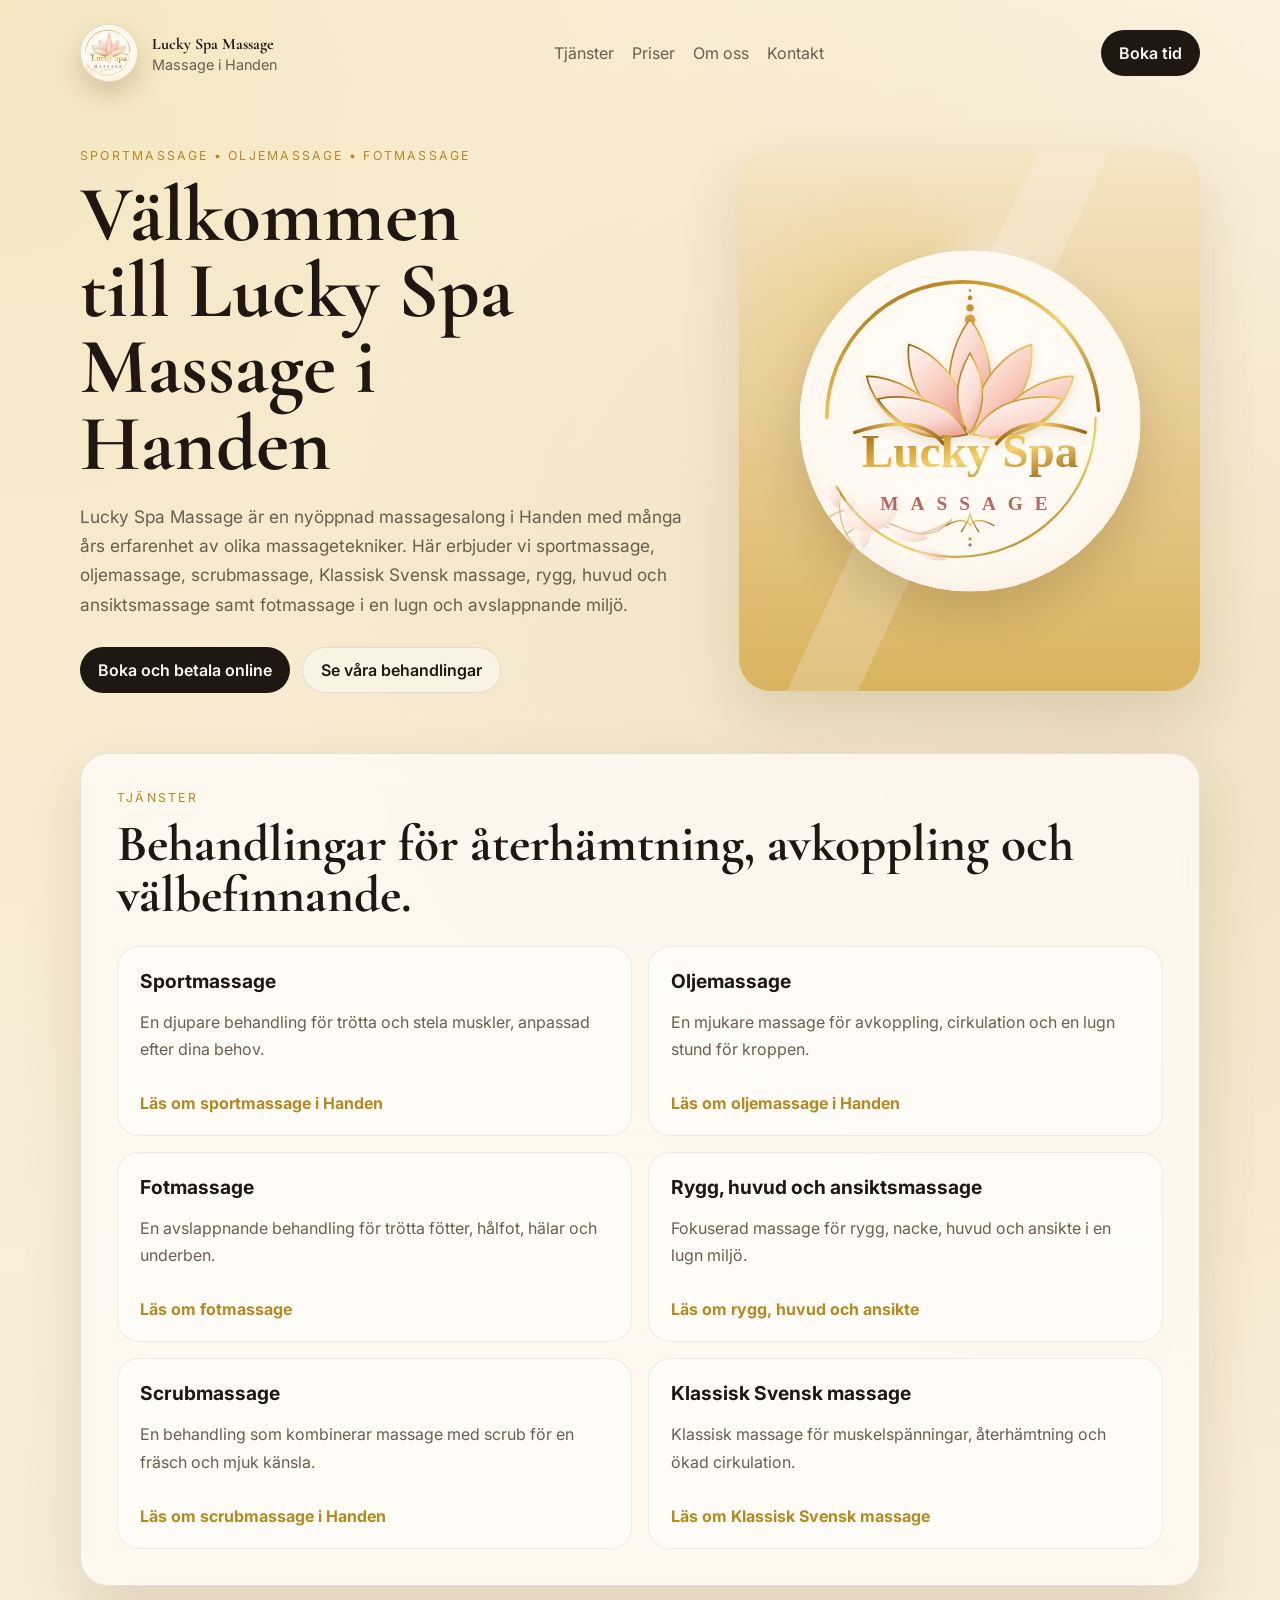
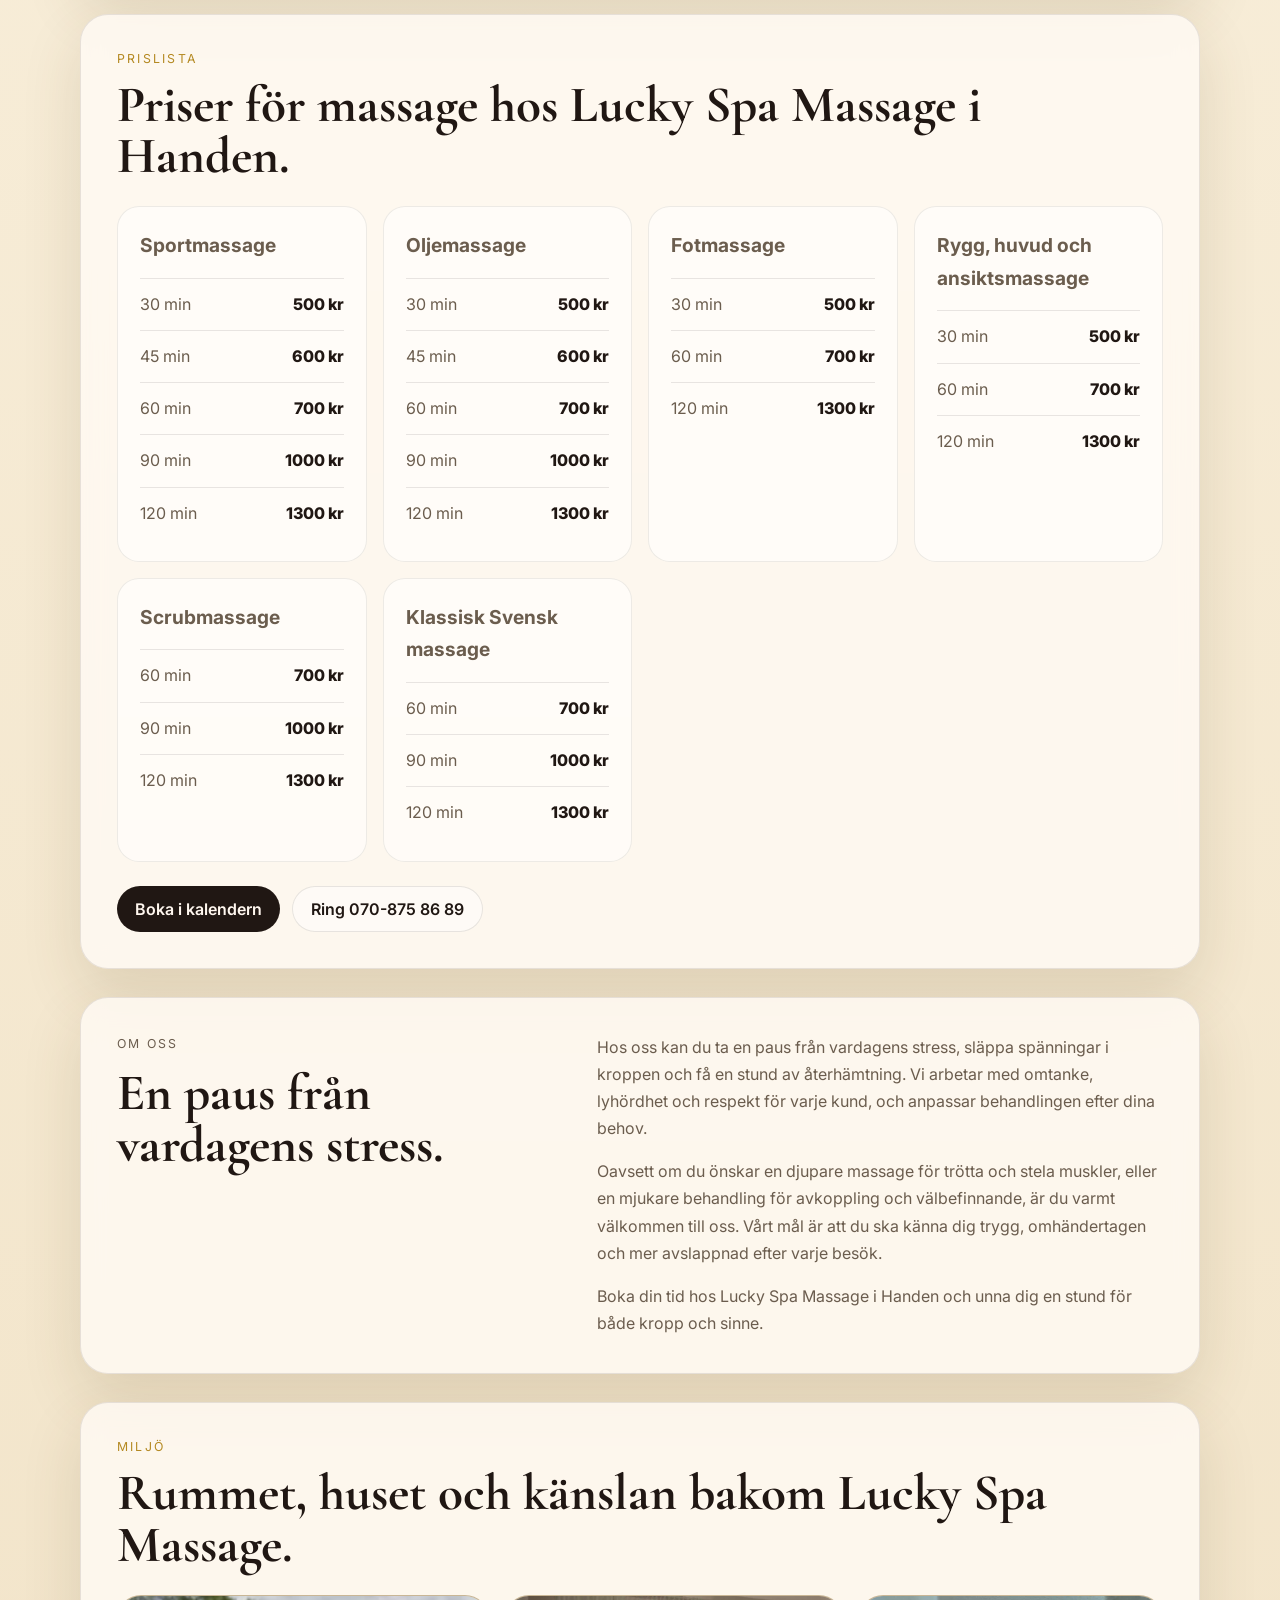
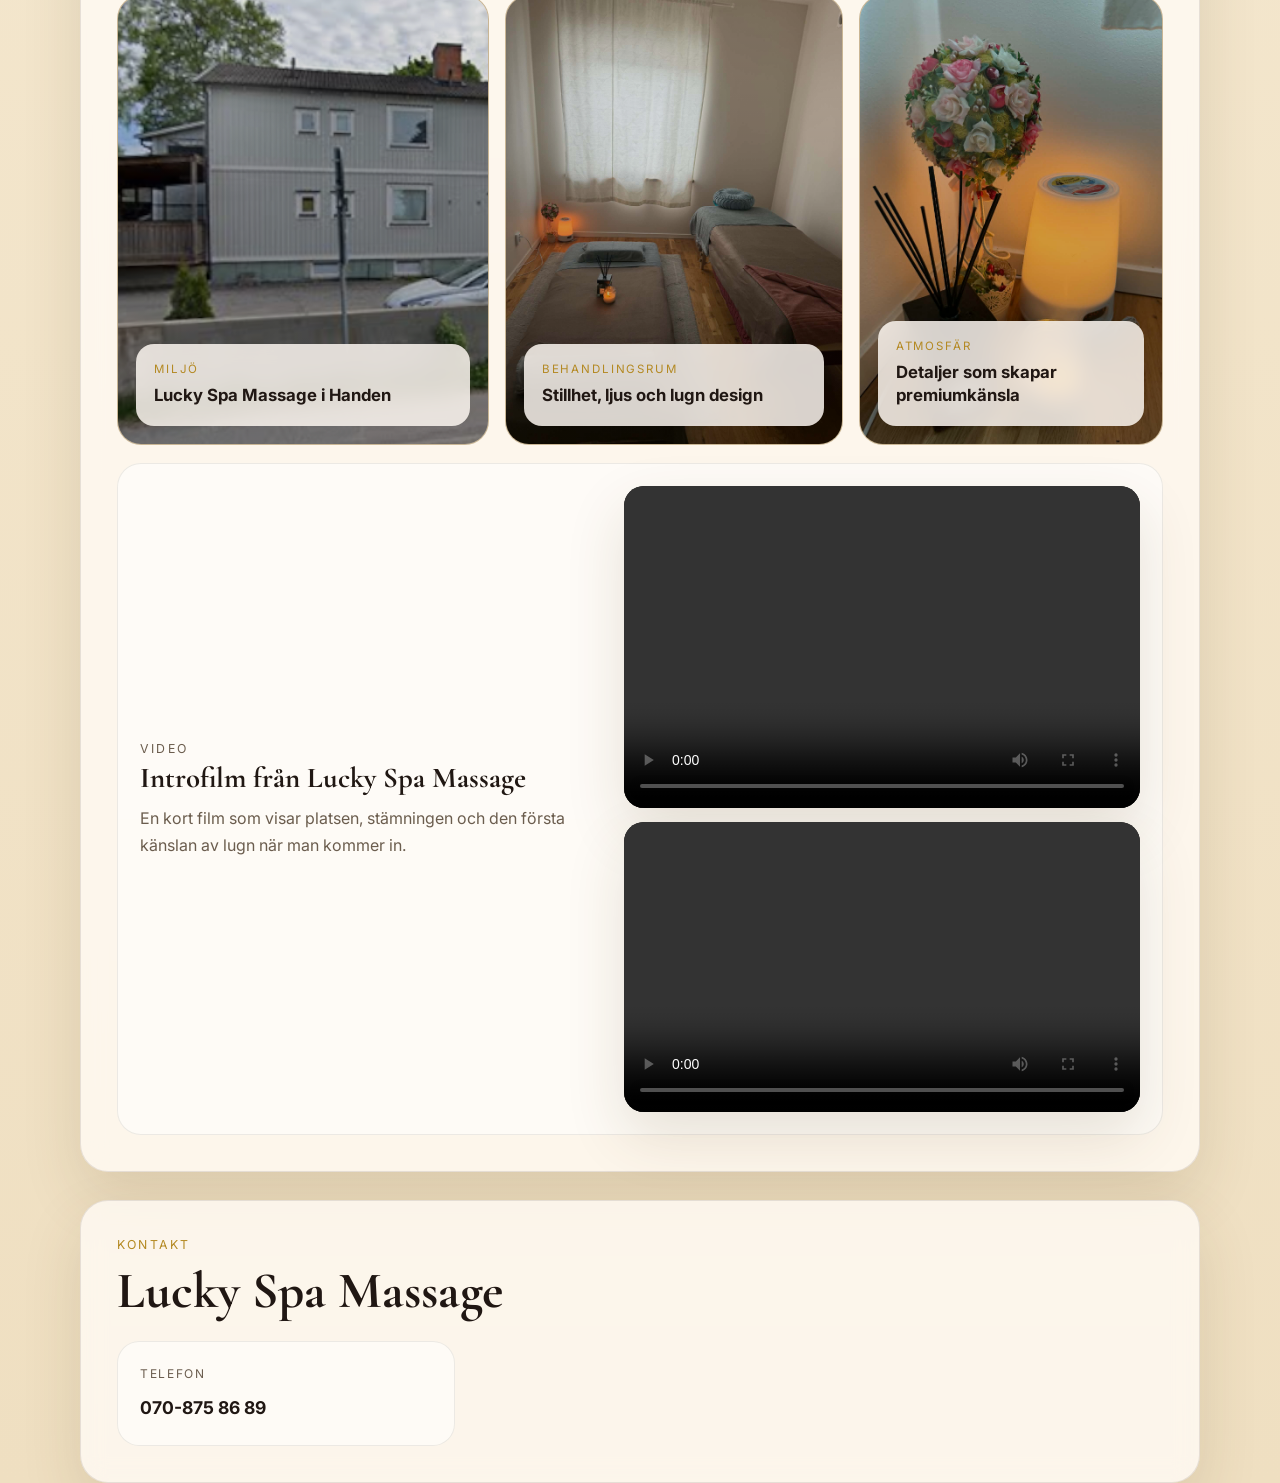
==== commit 966890ca: "Update phone number to 070-875 86 89" ====
--- a/index.html
+++ b/index.html
@@ -152,7 +152,7 @@
         </div>
         <div class="price-actions">
           <a class="primary-btn" href="https://www.bokadirekt.se/places/lucky-spa-massage-136158">Boka i kalendern</a>
-          <a class="secondary-btn" href="tel:+46763388948">Ring 076-338 89 48</a>
+          <a class="secondary-btn" href="tel:+46708758689">Ring 070-875 86 89</a>
         </div>
       </section>
 
@@ -227,7 +227,7 @@
         <div class="contact-grid">
           <div>
             <span>Telefon</span>
-            <strong><a href="tel:+46763388948">076-338 89 48</a></strong>
+            <strong><a href="tel:+46708758689">070-875 86 89</a></strong>
           </div>
         </div>
       </section>
@@ -239,7 +239,7 @@
         "name": "Lucky Spa Massage",
         "url": "https://luckyspamassage.online/",
         "image": "https://luckyspamassage.online/assets/logo.svg",
-        "telephone": "+46763388948",
+        "telephone": "+46708758689",
         "description": "Lucky Spa Massage erbjuder sportmassage, oljemassage, fotmassage, scrubmassage, Klassisk Svensk massage samt rygg, huvud och ansiktsmassage i Handen.",
         "areaServed": ["Handen", "Haninge", "Brandbergen", "Vega"],
         "openingHours": "Mo-Su by appointment",
